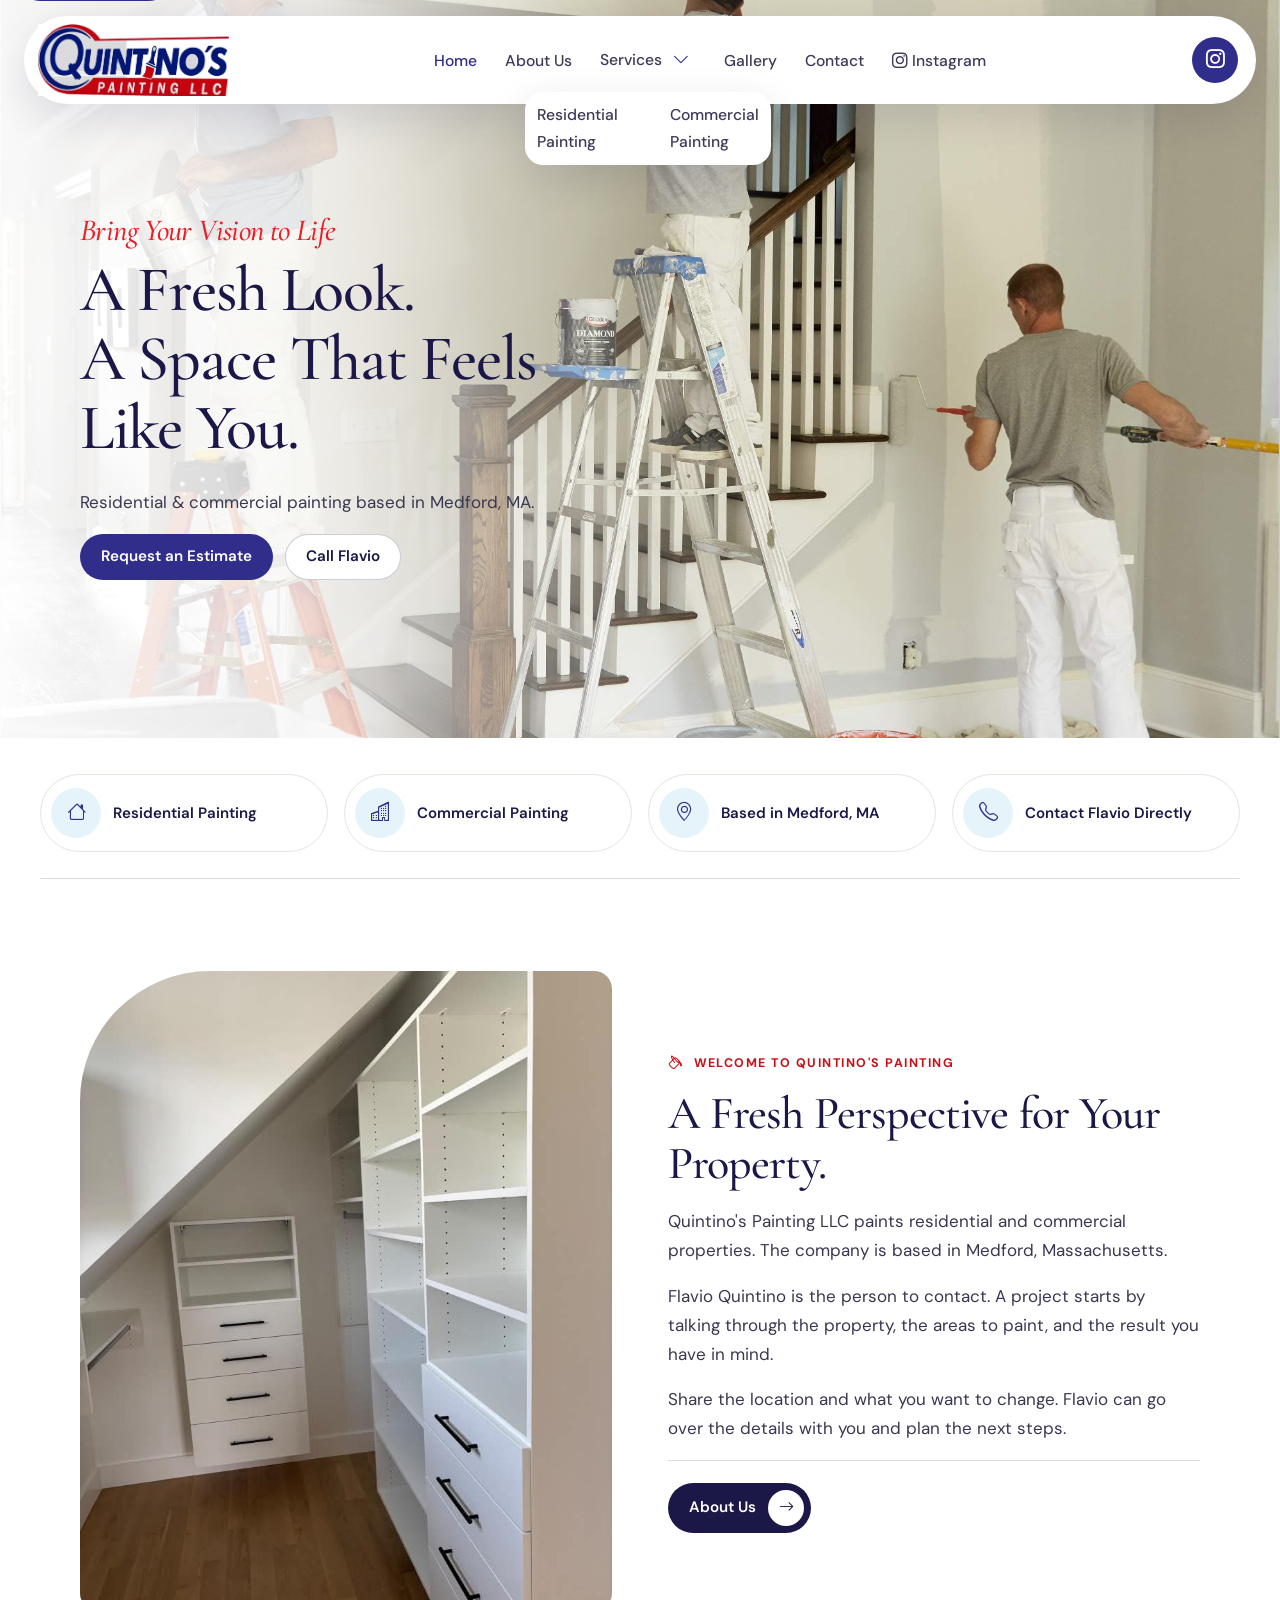
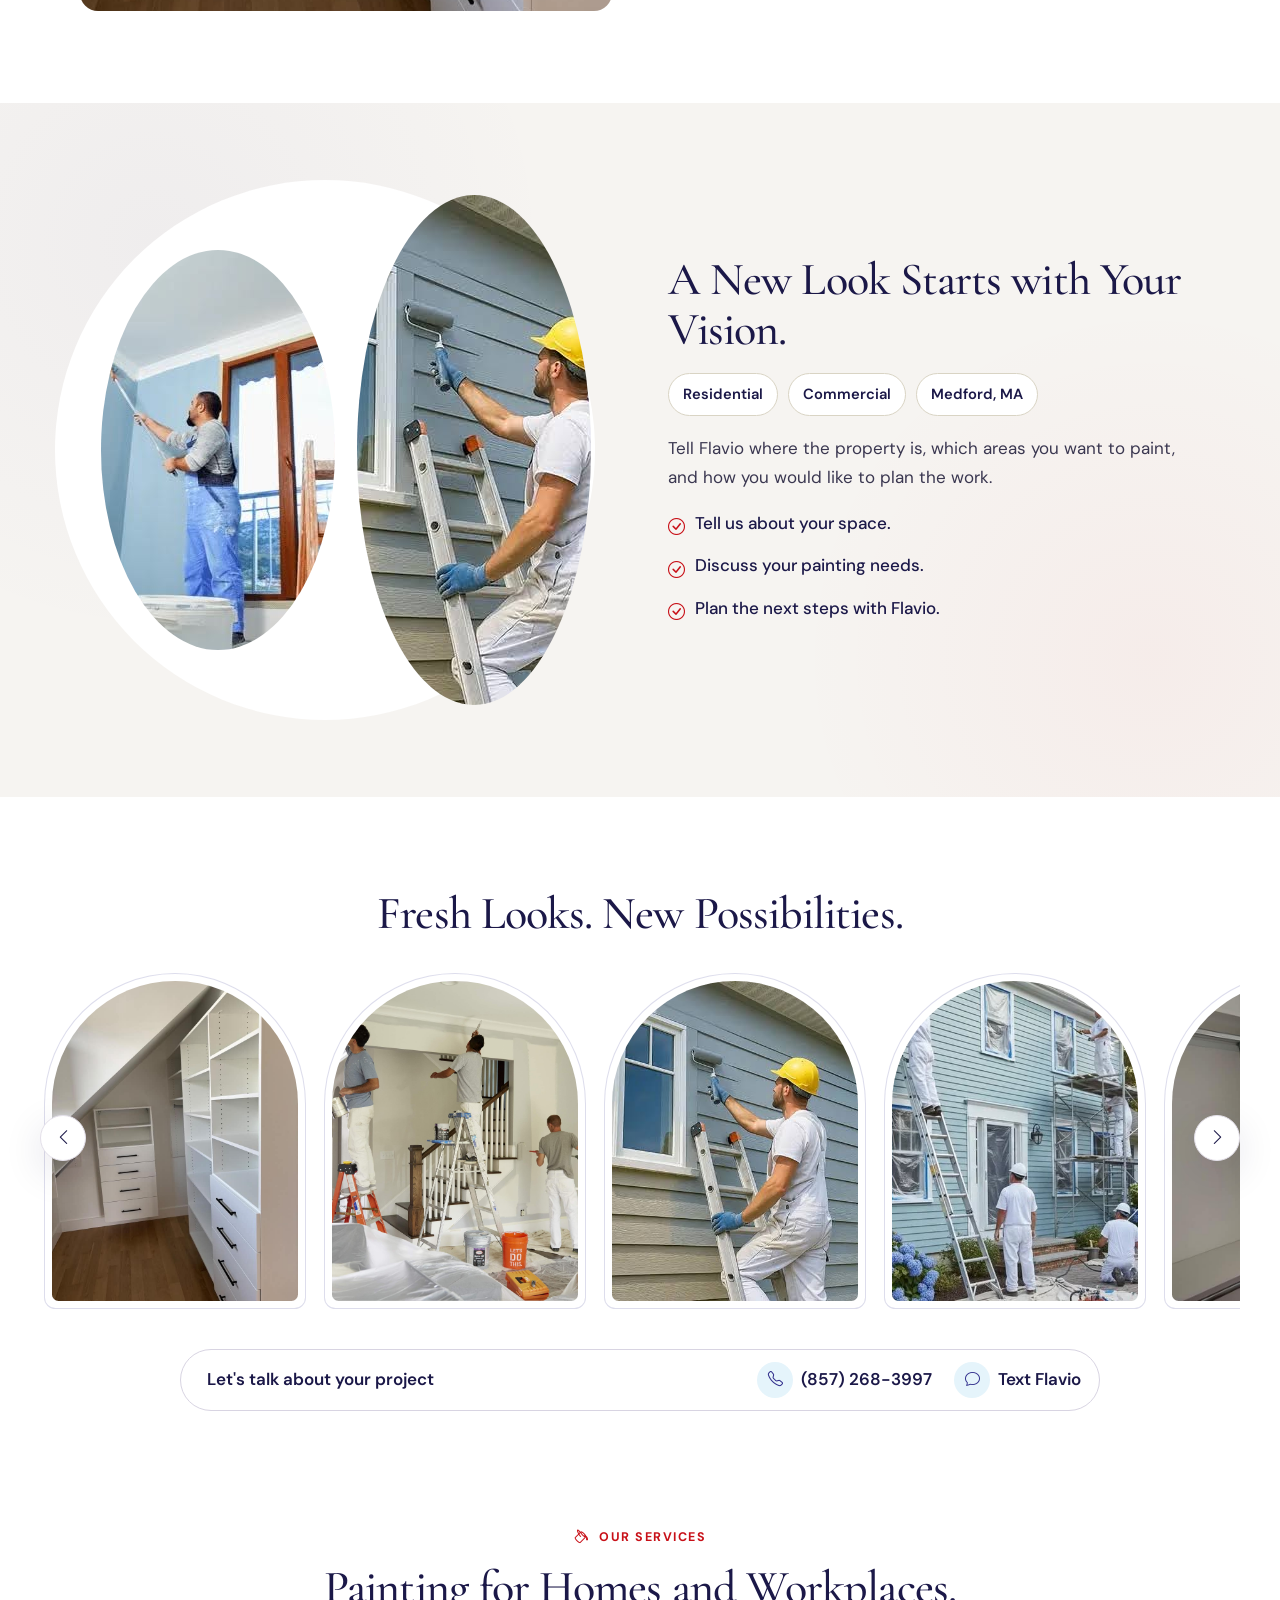
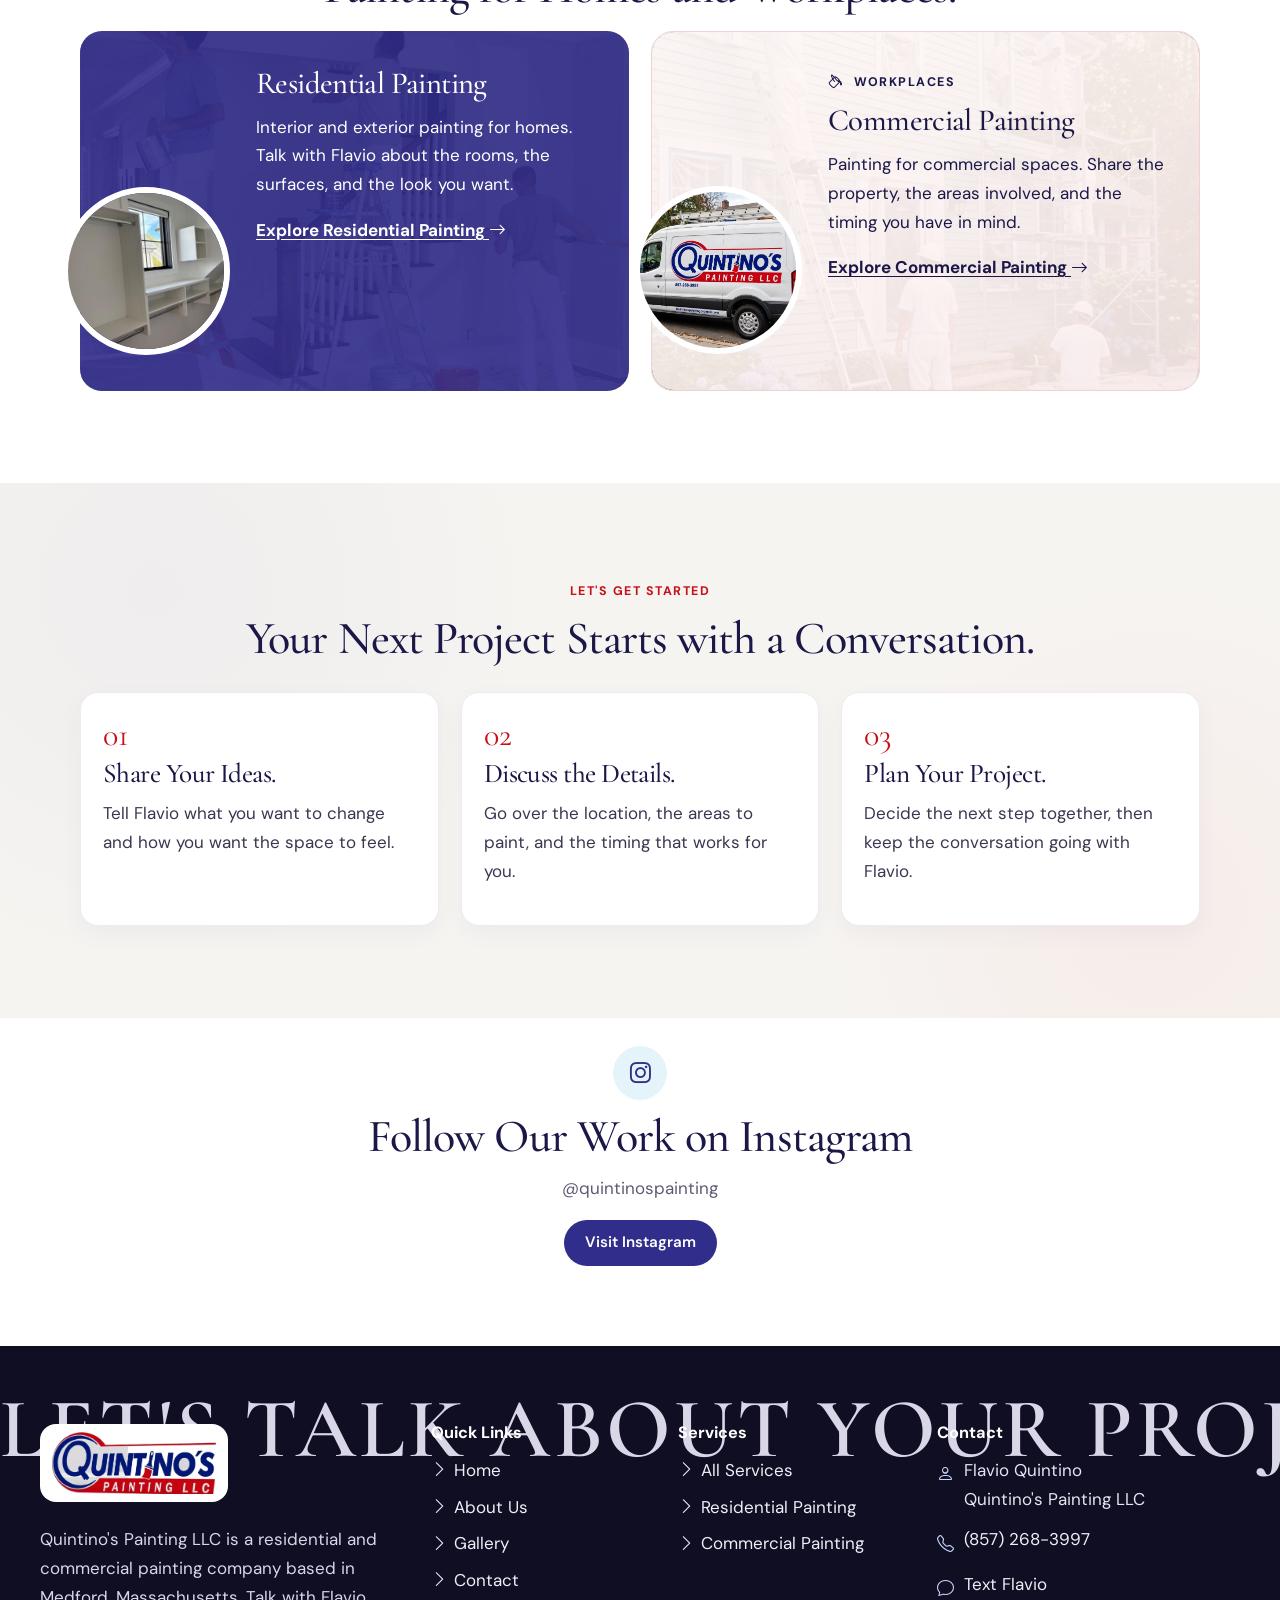
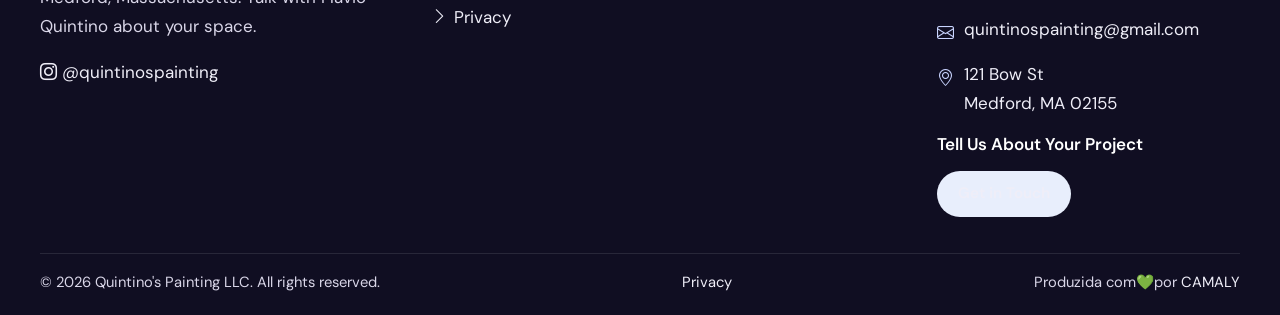
==== index.html @ ae54e4b7 "Prepare the Quintino's Painting site for phones and publication. Co-authored-by: Cursor <cursoragent" ====
<!DOCTYPE html>
<html lang="en">
<head>

  <meta charset="utf-8">
  <meta name="viewport" content="width=device-width, initial-scale=1, viewport-fit=cover">
  <meta name="theme-color" content="#302D8B">
  <link rel="icon" href="assets/favicon.png">
  <link rel="apple-touch-icon" href="assets/favicon.png">
  <link rel="preconnect" href="https://fonts.googleapis.com">
  <link rel="preconnect" href="https://fonts.gstatic.com" crossorigin>
  <link href="https://fonts.googleapis.com/css2?family=Cormorant+Garamond:ital,wght@0,500;0,600;1,500;1,600&family=DM+Sans:ital,opsz,wght@0,9..40,400;0,9..40,500;0,9..40,600;1,9..40,400&display=swap" rel="stylesheet">
  <link rel="stylesheet" href="https://cdn.jsdelivr.net/npm/bootstrap-icons@1.11.3/font/bootstrap-icons.min.css">
  <link rel="stylesheet" href="css/styles.css">

  <title>Quintino's Painting LLC | Medford, MA</title>
  <meta name="description" content="Residential and commercial painting based in Medford, MA. Request an estimate or call Flavio Quintino at (857) 268-3997.">
  <meta property="og:title" content="Quintino's Painting LLC | Medford, MA">
  <meta property="og:description" content="Residential and commercial painting based in Medford, MA. Request an estimate or call Flavio Quintino at (857) 268-3997.">
  <meta property="og:type" content="website">
  
<script type="application/ld+json">
{
  "@context": "https://schema.org",
  "@type": "HousePainter",
  "name": "Quintino's Painting LLC",
  "telephone": "+1-857-268-3997",
  "email": "quintinospainting@gmail.com",
  "image": "assets/img/van.jpg",
  "address": {
    "@type": "PostalAddress",
    "streetAddress": "121 Bow St",
    "addressLocality": "Medford",
    "addressRegion": "MA",
    "postalCode": "02155",
    "addressCountry": "US"
  },
  "founder": {
    "@type": "Person",
    "name": "Flavio Quintino"
  },
  "sameAs": ["https://www.instagram.com/quintinospainting/"]
}
</script>

</head>
<body>

<a class="skip" href="#main">Skip to content</a>
<header class="site-header">
  <div class="nav-shell">
    <a class="logo" href="index.html" aria-label="Quintino's Painting LLC, home">
      <img src="assets/logo.png" alt="Quintino's Painting LLC">
    </a>
    <nav id="site-nav" class="site-nav" aria-label="Primary">
      <ul>
        <li><a href="index.html" aria-current="page">Home</a></li>
        <li><a href="about.html">About Us</a></li>
        <li class="has-sub">
          <a href="services.html">Services</a>
          <button class="sub-toggle" type="button" aria-expanded="false" aria-controls="services-menu" aria-label="Show service pages">
            <i class="bi bi-chevron-down" aria-hidden="true"></i>
          </button>
          <ul id="services-menu" class="submenu">
            <li><a href="residential.html">Residential Painting</a></li>
            <li><a href="commercial.html">Commercial Painting</a></li>
          </ul>
        </li>
        <li><a href="gallery.html">Gallery</a></li>
        <li><a href="contact.html">Contact</a></li>
              <li class="nav-mobile-link"><a href="https://www.instagram.com/quintinospainting/" target="_blank" rel="noopener noreferrer"><i class="bi bi-instagram" aria-hidden="true"></i> Instagram</a></li>
</ul>
    </nav>
    <a class="nav-ig" href="https://www.instagram.com/quintinospainting/" target="_blank" rel="noopener noreferrer" aria-label="Quintino's Painting on Instagram">
      <i class="bi bi-instagram" aria-hidden="true"></i>
    </a>
    <button class="nav-toggle" type="button" aria-expanded="false" aria-controls="site-nav">
      <i class="bi bi-list" aria-hidden="true"></i>
      <span class="sr-only">Open menu</span>
    </button>
  </div>
</header>

<main id="main">

<section class="hero">
  <img class="hero__img" src="assets/img/hero-interior.jpg" alt="Painters working inside a bright home with a staircase and freshly covered floors." width="2000" height="2000" fetchpriority="high">
  <div class="hero__shade" aria-hidden="true"></div>
  <div class="container hero__copy">
    <p class="hero__kicker">Bring Your Vision to Life</p>
    <h1>A Fresh Look.<br>A Space That Feels Like You.</h1>
    <p>Residential &amp; commercial painting based in Medford, MA.</p>
    <div class="hero__actions">
      <a class="btn" href="contact.html#estimate">Request an Estimate</a>
      <a class="btn-line" href="tel:+18572683997">Call Flavio</a>
    </div>
  </div>
</section>
<div class="container-wide pill-wrap">
  <div class="pills">
    <a class="pill" href="residential.html"><span class="icon-bubble"><i class="bi bi-house" aria-hidden="true"></i></span>Residential Painting</a>
    <a class="pill" href="commercial.html"><span class="icon-bubble"><i class="bi bi-buildings" aria-hidden="true"></i></span>Commercial Painting</a>
    <a class="pill" href="https://www.google.com/maps/search/?api=1&amp;query=121+Bow+St,+Medford,+MA+02155" target="_blank" rel="noopener noreferrer"><span class="icon-bubble"><i class="bi bi-geo-alt" aria-hidden="true"></i></span>Based in Medford, MA</a>
    <a class="pill" href="tel:+18572683997"><span class="icon-bubble"><i class="bi bi-telephone" aria-hidden="true"></i></span>Contact Flavio Directly</a>
  </div>
  <hr class="rule">
</div>
<section class="section">
  <div class="container about-grid">
    <img class="frame-asym" src="assets/img/closet-drawers.jpg" alt="White built-in drawers and tall open shelving in a finished room." width="768" height="1024">
    <div class="about-copy">
      <p class="eyebrow"><i class="bi bi-paint-bucket" aria-hidden="true"></i> Welcome to Quintino's Painting</p>
      <h2>A Fresh Perspective for Your Property.</h2>
      <p>Quintino's Painting LLC paints residential and commercial properties. The company is based in Medford, Massachusetts.</p>
      <p>Flavio Quintino is the person to contact. A project starts by talking through the property, the areas to paint, and the result you have in mind.</p>
      <p>Share the location and what you want to change. Flavio can go over the details with you and plan the next steps.</p>
      <hr class="rule">
      <a class="btn-arrow" href="about.html">About Us <span><i class="bi bi-arrow-right" aria-hidden="true"></i></span></a>
    </div>
  </div>
</section>
<section class="section paper">
  <div class="container vision-grid">
    <div class="vision-photos">
      <img src="assets/img/interior-room.jpg" alt="A painter coating a blue wall beside a tall window." width="600" height="400">
      <img src="assets/img/roller.jpg" alt="A painter on a ladder rolling exterior siding." width="510" height="510">
    </div>
    <div>
      <h2>A New Look Starts with Your Vision.</h2>
      <ul class="tags">
        <li>Residential</li>
        <li>Commercial</li>
        <li>Medford, MA</li>
      </ul>
      <p>Tell Flavio where the property is, which areas you want to paint, and how you would like to plan the work.</p>
      <ul class="checks">
        <li><i class="bi bi-check-circle" aria-hidden="true"></i> Tell us about your space.</li>
        <li><i class="bi bi-check-circle" aria-hidden="true"></i> Discuss your painting needs.</li>
        <li><i class="bi bi-check-circle" aria-hidden="true"></i> Plan the next steps with Flavio.</li>
      </ul>
    </div>
  </div>
</section>
<section class="section">
  <div class="container-wide">
    <div class="gallery-head center">
      <h2>Fresh Looks. New Possibilities.</h2>
    </div>
    <div class="arch-scroller" data-scroller>
      <button class="arch-btn prev" type="button" aria-label="Previous photos"><i class="bi bi-chevron-left" aria-hidden="true"></i></button>
      <div class="arch-row" tabindex="0" aria-label="Project photos">
        
<button class="arch" type="button" data-lightbox data-src="assets/img/closet-drawers.jpg" aria-label="View photo: White built-in drawers and open shelves under a sloped ceiling." data-caption="White built-in drawers and open shelves under a sloped ceiling.">
  <img src="assets/img/closet-drawers.jpg" alt="White built-in drawers and open shelves under a sloped ceiling." style="object-position:center">
</button>

<button class="arch" type="button" data-lightbox data-src="assets/img/hero-interior.jpg" aria-label="View photo: Painters working on walls and trim in a bright stair hall." data-caption="Painters working on walls and trim in a bright stair hall.">
  <img src="assets/img/hero-interior.jpg" alt="Painters working on walls and trim in a bright stair hall." style="object-position:center">
</button>

<button class="arch" type="button" data-lightbox data-src="assets/img/roller.jpg" aria-label="View photo: A painter rolling light gray siding beside a white window." data-caption="A painter rolling light gray siding beside a white window.">
  <img src="assets/img/roller.jpg" alt="A painter rolling light gray siding beside a white window." style="object-position:center">
</button>

<button class="arch" type="button" data-lightbox data-src="assets/img/exterior-crew.jpg" aria-label="View photo: A painting crew working on the exterior of a blue house." data-caption="A painting crew working on the exterior of a blue house.">
  <img src="assets/img/exterior-crew.jpg" alt="A painting crew working on the exterior of a blue house." style="object-position:center">
</button>

<button class="arch" type="button" data-lightbox data-src="assets/img/closet-window.jpg" aria-label="View photo: A white closet with open shelving beside a black-framed window." data-caption="A white closet with open shelving beside a black-framed window.">
  <img src="assets/img/closet-window.jpg" alt="A white closet with open shelving beside a black-framed window." style="object-position:center">
</button>

      </div>
      <button class="arch-btn next" type="button" aria-label="Next photos"><i class="bi bi-chevron-right" aria-hidden="true"></i></button>
    </div>
    <div class="talk-bar">
      <strong>Let's talk about your project</strong>
      <div class="talk-links">
        <a href="tel:+18572683997"><span class="icon-bubble"><i class="bi bi-telephone" aria-hidden="true"></i></span>(857) 268-3997</a>
        <a href="sms:+18572683997"><span class="icon-bubble"><i class="bi bi-chat" aria-hidden="true"></i></span>Text Flavio</a>
      </div>
    </div>
  </div>
</section>
<section class="section" style="padding-top:20px">
  <div class="container">
    <div class="center">
      <p class="eyebrow"><i class="bi bi-paint-bucket" aria-hidden="true"></i> Our Services</p>
      <h2>Painting for Homes and Workplaces.</h2>
    </div>
    <div class="service-grid">
      <article class="service-card service-card--home">
        <div class="service-card__bg" style="background-image:url('assets/img/hero-interior.jpg')"></div>
        <img class="service-card__circle" src="assets/img/closet-window.jpg" alt="White closet shelving beside a window.">
        <div class="service-card__body">
          <h3>Residential Painting</h3>
          <p>Interior and exterior painting for homes. Talk with Flavio about the rooms, the surfaces, and the look you want.</p>
          <a href="residential.html">Explore Residential Painting <i class="bi bi-arrow-right" aria-hidden="true"></i></a>
        </div>
      </article>
      <article class="service-card service-card--work">
        <div class="service-card__bg" style="background-image:url('assets/img/exterior-crew.jpg')"></div>
        <img class="service-card__circle" src="assets/img/van.jpg" alt="The Quintino's Painting LLC van.">
        <div class="service-card__body">
          <p class="eyebrow"><i class="bi bi-paint-bucket" aria-hidden="true"></i> Workplaces</p>
          <h3>Commercial Painting</h3>
          <p>Painting for commercial spaces. Share the property, the areas involved, and the timing you have in mind.</p>
          <a href="commercial.html">Explore Commercial Painting <i class="bi bi-arrow-right" aria-hidden="true"></i></a>
        </div>
      </article>
    </div>
  </div>
</section>
<section class="section paper">
  <div class="container">
    <div class="center">
      <p class="eyebrow">Let's Get Started</p>
      <h2>Your Next Project Starts with a Conversation.</h2>
    </div>
    <div class="steps">
      <article class="step">
        <em>01</em>
        <h3>Share Your Ideas.</h3>
        <p>Tell Flavio what you want to change and how you want the space to feel.</p>
      </article>
      <article class="step">
        <em>02</em>
        <h3>Discuss the Details.</h3>
        <p>Go over the location, the areas to paint, and the timing that works for you.</p>
      </article>
      <article class="step">
        <em>03</em>
        <h3>Plan Your Project.</h3>
        <p>Decide the next step together, then keep the conversation going with Flavio.</p>
      </article>
    </div>
  </div>
</section>
<section class="instagram-band">
  <div class="container">
    <div class="ig-mark"><i class="bi bi-instagram" aria-hidden="true"></i></div>
    <h2>Follow Our Work on Instagram</h2>
    <p class="handle">@quintinospainting</p>
    <a class="btn" href="https://www.instagram.com/quintinospainting/" target="_blank" rel="noopener noreferrer">Visit Instagram</a>
  </div>
</section>

</main>

<footer class="footer">
  <p class="footer-mark" aria-hidden="true">LET'S TALK ABOUT YOUR PROJECT</p>
  <div class="container-wide footer-grid">
    <div>
      <a class="footer-logo" href="index.html" aria-label="Quintino's Painting LLC, home">
        <img src="assets/logo.png" alt="Quintino's Painting LLC">
      </a>
      <p>Quintino's Painting LLC is a residential and commercial painting company based in Medford, Massachusetts. Talk with Flavio Quintino about your space.</p>
      <a href="https://www.instagram.com/quintinospainting/" target="_blank" rel="noopener noreferrer"><i class="bi bi-instagram" aria-hidden="true"></i> @quintinospainting</a>
    </div>
    <div>
      <h2>Quick Links</h2>
      <ul>
        <li><a href="index.html"><i class="bi bi-chevron-right" aria-hidden="true"></i> Home</a></li>
        <li><a href="about.html"><i class="bi bi-chevron-right" aria-hidden="true"></i> About Us</a></li>
        <li><a href="gallery.html"><i class="bi bi-chevron-right" aria-hidden="true"></i> Gallery</a></li>
        <li><a href="contact.html"><i class="bi bi-chevron-right" aria-hidden="true"></i> Contact</a></li>
        <li><a href="privacy.html"><i class="bi bi-chevron-right" aria-hidden="true"></i> Privacy</a></li>
      </ul>
    </div>
    <div>
      <h2>Services</h2>
      <ul>
        <li><a href="services.html"><i class="bi bi-chevron-right" aria-hidden="true"></i> All Services</a></li>
        <li><a href="residential.html"><i class="bi bi-chevron-right" aria-hidden="true"></i> Residential Painting</a></li>
        <li><a href="commercial.html"><i class="bi bi-chevron-right" aria-hidden="true"></i> Commercial Painting</a></li>
      </ul>
    </div>
    <div>
      <h2>Contact</h2>
      <ul class="contact-list">
        <li><i class="bi bi-person" aria-hidden="true"></i> <span>Flavio Quintino<br>Quintino's Painting LLC</span></li>
        <li><i class="bi bi-telephone" aria-hidden="true"></i> <a href="tel:+18572683997">(857) 268-3997</a></li>
        <li><i class="bi bi-chat" aria-hidden="true"></i> <a href="sms:+18572683997">Text Flavio</a></li>
        <li><i class="bi bi-envelope" aria-hidden="true"></i> <a href="mailto:quintinospainting@gmail.com">quintinospainting@gmail.com</a></li>
        <li><i class="bi bi-geo-alt" aria-hidden="true"></i> <a href="https://www.google.com/maps/search/?api=1&amp;query=121+Bow+St,+Medford,+MA+02155" target="_blank" rel="noopener noreferrer">121 Bow St<br>Medford, MA 02155</a></li>
      </ul>
      <div class="footer-cta">
        <p>Tell Us About Your Project</p>
        <a class="btn-light" href="contact.html#estimate">Get in Touch</a>
      </div>
    </div>
  </div>
  <div class="container-wide footer-base">
    <p>© <span data-year>2026</span> Quintino's Painting LLC. All rights reserved.</p>
    <p><a href="privacy.html">Privacy</a></p>
    <p>Produzida com💚por <a href="https://camaly.com.br/" target="_blank" rel="noopener noreferrer">CAMALY</a></p>
  </div>
</footer>
<button class="to-top" type="button" hidden>Top<span class="sr-only">Back to top</span></button>
<dialog class="lightbox" id="lightbox" aria-label="Photo viewer">
  <div class="lightbox__frame">
    <button class="lightbox__close" type="button" data-lightbox-action="close" aria-label="Close photo viewer"><i class="bi bi-x-lg" aria-hidden="true"></i></button>
    <button class="lightbox__nav lightbox__prev" type="button" data-lightbox-action="prev" aria-label="Previous photo"><i class="bi bi-chevron-left" aria-hidden="true"></i></button>
    <img id="lightbox-img" alt="">
    <button class="lightbox__nav lightbox__next" type="button" data-lightbox-action="next" aria-label="Next photo"><i class="bi bi-chevron-right" aria-hidden="true"></i></button>
    <p class="lightbox__caption" id="lightbox-caption"></p>
  </div>
</dialog>
<script src="js/main.js"></script>

</body>
</html>
---- css/styles.css ----
:root {
  --blue: #302d8b;
  --blue-dark: #1b1848;
  --blue-deep: #100e22;
  --red: #ed1c24;
  --red-text: #c81018;
  --ink: #1b1848;
  --text: #3a3750;
  --muted: #5e5a72;
  --line: #e4e0ea;
  --paper: #f6f4f1;
  --white: #fff;
  --icon: #e5f4fb;
  --shadow: 0 12px 40px rgba(22, 18, 64, 0.12);
  --serif: "Cormorant Garamond", Georgia, "Times New Roman", serif;
  --sans: "DM Sans", "Inter", "Segoe UI", sans-serif;
  --header-offset: 112px;
  --radius: 22px;
}

*,
*::before,
*::after { box-sizing: border-box; }

html {
  scroll-padding-top: var(--header-offset);
  -webkit-text-size-adjust: 100%;
}

body {
  margin: 0;
  overflow-x: clip;
  font-family: var(--sans);
  color: var(--text);
  background: var(--white);
  font-size: 1.0625rem;
  line-height: 1.7;
}

img { max-width: 100%; display: block; }
a { color: var(--blue); }
button, input, select, textarea { font: inherit; }
h1, h2, h3, p { overflow-wrap: anywhere; }

h1, h2, h3, .hero__kicker {
  font-family: var(--serif);
  font-weight: 500;
  color: var(--ink);
  letter-spacing: -0.02em;
  line-height: 1.08;
}

h1 { font-size: clamp(2.5rem, 5vw, 4.5rem); margin: 0 0 0.4em; }
h2 { font-size: clamp(2.15rem, 3.6vw, 3.45rem); margin: 0 0 0.4em; }
h3 { font-size: clamp(1.7rem, 2.4vw, 2.25rem); margin: 0 0 0.4em; }

p { margin: 0 0 1em; }

.sr-only {
  position: absolute;
  width: 1px;
  height: 1px;
  padding: 0;
  margin: -1px;
  overflow: hidden;
  clip: rect(0, 0, 0, 0);
  white-space: nowrap;
  border: 0;
}

.skip {
  position: absolute;
  left: 16px;
  top: -48px;
  z-index: 2000;
  background: var(--blue);
  color: white;
  padding: 10px 16px;
  border-radius: 999px;
  text-decoration: none;
}

.skip:focus { top: 12px; }

:focus-visible {
  outline: 2px solid var(--blue);
  outline-offset: 3px;
}

.container { width: min(1120px, calc(100% - 40px)); margin-inline: auto; }
.container-wide { width: min(1200px, calc(100% - 40px)); margin-inline: auto; }

.eyebrow {
  display: inline-flex;
  align-items: center;
  gap: 8px;
  margin: 0 0 12px;
  color: var(--red-text);
  font-size: 0.78rem;
  font-weight: 700;
  letter-spacing: 0.12em;
  text-transform: uppercase;
}

.eyebrow i { font-size: 1rem; }

.lead { font-size: 1.08rem; color: var(--text); max-width: 42rem; }

.section { padding: 92px 0; }
.paper {
  background-color: var(--paper);
  background-image:
    radial-gradient(circle at 12% 20%, rgba(48, 45, 139, 0.035), transparent 32%),
    radial-gradient(circle at 90% 80%, rgba(237, 28, 36, 0.035), transparent 28%);
}

.center { text-align: center; }
.center .eyebrow { justify-content: center; }
.center .lead, .center p { margin-inline: auto; }

.btn, .btn-arrow, .btn-light, .btn-line {
  display: inline-flex;
  align-items: center;
  justify-content: center;
  gap: 8px;
  min-height: 46px;
  padding: 0 20px;
  border-radius: 999px;
  border: 1px solid transparent;
  text-decoration: none;
  font-weight: 600;
  font-size: 0.95rem;
  cursor: pointer;
  transition: background 0.2s ease, color 0.2s ease, border-color 0.2s ease;
}

.btn {
  background: var(--blue);
  color: white;
}

.btn:hover { background: #26237a; color: white; }

.btn-line {
  background: white;
  color: var(--ink);
  border-color: rgba(27, 24, 72, 0.22);
}

.btn-line:hover { border-color: var(--blue); color: var(--blue); }

.btn-light {
  background: #e8eefc;
  color: var(--ink);
}

.btn-light:hover { background: white; color: var(--blue); }

.btn-arrow {
  background: var(--blue-dark);
  color: white;
  padding: 6px 6px 6px 20px;
  gap: 12px;
}

.btn-arrow:hover { background: var(--blue); color: white; }

.btn-arrow span {
  width: 36px;
  height: 36px;
  border-radius: 50%;
  background: white;
  color: var(--blue-dark);
  display: grid;
  place-items: center;
}

.site-header {
  position: fixed;
  top: 0;
  left: 0;
  right: 0;
  z-index: 100;
  padding: 16px 24px 0;
  pointer-events: none;
}

.nav-shell {
  pointer-events: auto;
  position: relative;
  width: min(1240px, 100%);
  margin: 0 auto;
  min-height: 88px;
  padding: 8px 18px 8px 14px;
  display: grid;
  grid-template-columns: auto 1fr auto;
  align-items: center;
  gap: 20px;
  background: white;
  border-radius: 999px;
  box-shadow: var(--shadow);
}

.logo { display: flex; align-items: center; }
.logo img {
  height: 72px;
  width: auto;
  background: white;
}

.site-nav ul {
  display: flex;
  justify-content: center;
  align-items: center;
  gap: 6px 28px;
  list-style: none;
  margin: 0;
  padding: 0;
}

.site-nav a {
  color: #3d3a58;
  text-decoration: none;
  font-weight: 500;
  font-size: 0.98rem;
}

.site-nav a:hover,
.site-nav a[aria-current="page"] { color: var(--blue); }

.has-sub { position: relative; display: flex; align-items: center; gap: 2px; }

.sub-toggle {
  width: 32px;
  height: 32px;
  border: 0;
  border-radius: 50%;
  background: transparent;
  color: var(--blue);
  cursor: pointer;
}

.submenu {
  display: none;
  position: absolute;
  top: calc(100% + 16px);
  left: 50%;
  transform: translateX(-50%);
  min-width: 240px;
  padding: 8px;
  background: white;
  border-radius: 18px;
  box-shadow: var(--shadow);
  z-index: 20;
}

.submenu::before {
  content: "";
  position: absolute;
  left: 0;
  right: 0;
  top: -18px;
  height: 18px;
}

.submenu a {
  display: block;
  padding: 10px 12px;
  border-radius: 12px;
}

.submenu a:hover { background: #f4f6fd; }

@media (min-width: 981px) {
  .has-sub:hover .submenu,
  .has-sub:focus-within .submenu,
  .has-sub.is-open .submenu { display: grid; }
}

.nav-ig, .nav-toggle {
  width: 46px;
  height: 46px;
  border-radius: 50%;
  display: grid;
  place-items: center;
  text-decoration: none;
}

.nav-ig {
  background: var(--blue);
  color: white;
  font-size: 1.15rem;
  justify-self: end;
}

.nav-ig:hover { background: #26237a; color: white; }

.nav-toggle {
  display: none;
  border: 1px solid var(--line);
  background: white;
  color: var(--ink);
  cursor: pointer;
  font-size: 1.35rem;
}

.hero {
  position: relative;
  min-height: clamp(620px, 82vh, 820px);
  display: flex;
  align-items: center;
  padding: 128px 0 72px;
  overflow: hidden;
  background: #efeae4;
}

.hero__img {
  position: absolute;
  inset: 0;
  width: 100%;
  height: 100%;
  object-fit: cover;
  object-position: 72% center;
}

.hero__shade {
  position: absolute;
  inset: 0;
  background: linear-gradient(90deg, rgba(255,255,255,0.94) 0%, rgba(255,255,255,0.78) 24%, rgba(255,255,255,0.28) 46%, rgba(255,255,255,0) 62%);
}

.hero__copy {
  position: relative;
  z-index: 1;
  width: min(1120px, calc(100% - 48px));
  margin-inline: auto;
}

.hero__copy > * { max-width: 540px; }

.hero__kicker {
  margin: 0 0 8px;
  color: var(--red);
  font-size: clamp(1.55rem, 2.4vw, 2.15rem);
  font-style: italic;
  font-weight: 500;
}

.hero__copy p { max-width: 34rem; }

.hero__actions { display: flex; flex-wrap: wrap; gap: 12px; margin-top: 8px; }

.pill-wrap { padding-top: 8px; }

.pills {
  display: grid;
  grid-template-columns: repeat(4, 1fr);
  gap: 16px;
  padding: 28px 0 26px;
}

.pill {
  display: flex;
  align-items: center;
  gap: 12px;
  min-height: 78px;
  padding: 10px 16px 10px 10px;
  border: 1px solid #e5e2eb;
  border-radius: 999px;
  background-color: white;
  background-image: radial-gradient(rgba(48, 45, 139, 0.05) 0.7px, transparent 0.7px);
  background-size: 9px 9px;
  color: var(--ink);
  text-decoration: none;
  font-size: 0.94rem;
  font-weight: 600;
  line-height: 1.25;
}

.pill:hover { border-color: #b9b4d4; }

.icon-bubble {
  width: 50px;
  height: 50px;
  flex: none;
  border-radius: 50%;
  display: grid;
  place-items: center;
  background: var(--icon);
  color: var(--blue);
  font-size: 1.2rem;
}

.rule {
  border: 0;
  border-top: 1px solid #ddd9e4;
  margin: 0;
}

.about-grid, .vision-grid, .split, .contact-layout {
  display: grid;
  grid-template-columns: 1fr 1fr;
  gap: 56px;
  align-items: center;
}

.frame-asym {
  width: 100%;
  max-height: 640px;
  aspect-ratio: 4 / 5;
  object-fit: cover;
  object-position: center;
  border-radius: 130px 18px 18px 18px;
}

.about-copy .rule { margin: 8px 0 22px; }

.vision-photos {
  position: relative;
  min-height: 460px;
  display: flex;
  align-items: center;
  justify-content: center;
  gap: 22px;
}

.vision-photos::before {
  content: "";
  position: absolute;
  width: min(540px, 108%);
  aspect-ratio: 1;
  left: 46%;
  top: 50%;
  transform: translate(-50%, -50%);
  background: white;
  border-radius: 50%;
}

.vision-photos img {
  position: relative;
  z-index: 1;
  width: min(240px, 44%);
  aspect-ratio: 1;
  object-fit: cover;
  border-radius: 50%;
}

.tags, .checks, .plain-list { list-style: none; margin: 0 0 18px; padding: 0; }

.tags { display: flex; flex-wrap: wrap; gap: 10px; }

.tags li {
  border: 1px solid #d9d4c4;
  background: white;
  color: var(--ink);
  border-radius: 999px;
  padding: 8px 14px;
  font-size: 0.92rem;
  font-weight: 600;
}

.checks li, .plain-list li {
  display: flex;
  align-items: flex-start;
  gap: 10px;
  margin: 0 0 10px;
  color: var(--ink);
  font-weight: 500;
}

.checks i { color: var(--red-text); margin-top: 4px; }

.gallery-head { margin-bottom: 28px; }

.arch-scroller { position: relative; }

.arch-row {
  display: flex;
  gap: 18px;
  overflow-x: auto;
  scroll-snap-type: x mandatory;
  scroll-padding-inline: 4px;
  padding: 6px 48px 12px;
  scrollbar-width: thin;
}

.arch {
  flex: 0 0 calc(25% - 14px);
  min-width: 210px;
  scroll-snap-align: start;
  padding: 7px;
  border: 1px solid rgba(48, 45, 139, 0.16);
  border-radius: 160px 160px 14px 14px;
  background: white;
  cursor: pointer;
  color: inherit;
}

.arch img {
  width: 100%;
  height: 320px;
  object-fit: cover;
  border-radius: 150px 150px 8px 8px;
}

.arch-btn {
  position: absolute;
  top: 42%;
  z-index: 2;
  width: 46px;
  height: 46px;
  border-radius: 50%;
  border: 1px solid var(--line);
  background: white;
  color: var(--ink);
  box-shadow: var(--shadow);
  cursor: pointer;
}

.arch-btn[disabled] { opacity: 0.4; cursor: default; }
.arch-btn.prev { left: 0; }
.arch-btn.next { right: 0; }

.talk-bar {
  margin: 28px auto 0;
  width: min(920px, 100%);
  display: flex;
  align-items: center;
  justify-content: space-between;
  gap: 16px 24px;
  padding: 12px 18px 12px 26px;
  border: 1px solid #d8d4e2;
  border-radius: 999px;
  background: white;
}

.talk-bar strong { color: var(--ink); font-weight: 600; }

.talk-links { display: flex; flex-wrap: wrap; gap: 16px 22px; }

.talk-links a {
  display: inline-flex;
  align-items: center;
  gap: 8px;
  color: var(--ink);
  text-decoration: none;
  font-weight: 600;
}

.talk-links .icon-bubble { width: 36px; height: 36px; font-size: 0.95rem; }

.service-grid, .steps, .card-grid {
  display: grid;
  gap: 22px;
}

.service-grid { grid-template-columns: 1fr 1fr; margin-top: 12px; }
.steps { grid-template-columns: repeat(3, 1fr); margin-top: 28px; }

.service-card {
  position: relative;
  min-height: 360px;
  border-radius: 22px;
  overflow: visible;
}

.service-card__bg {
  position: absolute;
  inset: 0;
  border-radius: inherit;
  background-size: cover;
  background-position: center;
  overflow: hidden;
}

.service-card__bg::after {
  content: "";
  position: absolute;
  inset: 0;
}

.service-card--home .service-card__bg::after { background: rgba(48, 45, 139, 0.9); }
.service-card--work { border: 1px solid #f0d2d4; }
.service-card--work .service-card__bg::after {
  background: linear-gradient(160deg, rgba(255, 248, 246, 0.94), rgba(255, 241, 239, 0.9));
}

.service-card__circle {
  position: absolute;
  z-index: 2;
  left: -18px;
  bottom: 36px;
  width: 168px;
  height: 168px;
  border-radius: 50%;
  object-fit: cover;
  border: 6px solid white;
  background: white;
}

.service-card__body {
  position: relative;
  z-index: 1;
  padding: 36px 28px 36px 176px;
  color: white;
}

.service-card--work .service-card__body { color: var(--ink); }
.service-card h3 { color: inherit; }
.service-card p { color: inherit; }

.service-card a {
  color: inherit;
  font-weight: 700;
  text-underline-offset: 3px;
}

.service-card--work .eyebrow { margin-bottom: 8px; }

.step, .info-card, .faq {
  background: white;
  border: 1px solid #eeeaf2;
  border-radius: 18px;
  box-shadow: 0 8px 24px rgba(22, 18, 64, 0.04);
}

.step { padding: 26px 22px 22px; }
.step em {
  display: block;
  font-family: var(--serif);
  font-style: normal;
  font-size: 2rem;
  color: var(--red-text);
  line-height: 1;
  margin-bottom: 8px;
}
.step h3 { font-size: 1.7rem; }

.instagram-band { padding: 28px 0 80px; text-align: center; }
.ig-mark {
  width: 54px;
  height: 54px;
  margin: 0 auto 12px;
  border-radius: 50%;
  display: grid;
  place-items: center;
  background: var(--icon);
  color: var(--blue);
  font-size: 1.3rem;
}
.handle { color: var(--muted); margin-top: -6px; }

.footer {
  position: relative;
  overflow: hidden;
  background: var(--blue-deep);
  color: #e7e4f2;
  padding: 78px 0 0;
}

.footer-mark {
  position: absolute;
  top: 12px;
  left: 0;
  right: 0;
  margin: 0;
  text-align: center;
  font-family: var(--serif);
  font-weight: 600;
  font-size: clamp(2rem, 6.6vw, 5.6rem);
  letter-spacing: 0.04em;
  color: rgba(255, 255, 255, 0.055);
  white-space: nowrap;
  pointer-events: none;
  user-select: none;
}

.footer-grid {
  position: relative;
  z-index: 1;
  display: grid;
  grid-template-columns: 1.35fr 0.8fr 0.85fr 1.15fr;
  gap: 36px;
  padding-bottom: 36px;
}

.footer h2 {
  font-family: var(--sans);
  font-size: 1.02rem;
  font-weight: 700;
  letter-spacing: 0;
  color: white;
  margin: 0 0 14px;
}

.footer p { color: #d9d6e8; }
.footer a { color: #efeef8; text-decoration: none; }
.footer a:hover { color: white; }
.footer :focus-visible { outline-color: white; }

.footer-logo {
  display: inline-block;
  background: white;
  border-radius: 16px;
  padding: 8px 12px;
  margin-bottom: 14px;
}

.footer-logo img { height: 62px; width: auto; }

.footer ul { list-style: none; margin: 0; padding: 0; }
.footer li { margin: 0 0 8px; }
.footer li a { display: inline-flex; align-items: center; gap: 6px; }

.contact-list li {
  display: flex;
  align-items: flex-start;
  gap: 10px;
  margin-bottom: 12px;
}

.contact-list i { color: #c9d4ff; margin-top: 4px; }

.footer-cta { margin-top: 8px; }
.footer-cta p { margin-bottom: 12px; color: white; font-weight: 600; }

.footer-base {
  position: relative;
  z-index: 1;
  display: flex;
  justify-content: space-between;
  gap: 12px 24px;
  flex-wrap: wrap;
  padding: 16px 0 20px;
  border-top: 1px solid rgba(255, 255, 255, 0.1);
  font-size: 0.92rem;
}

.footer-base p { margin: 0; }

.to-top {
  position: fixed;
  right: 18px;
  bottom: 18px;
  z-index: 90;
  width: 46px;
  height: 46px;
  border: 0;
  border-radius: 10px;
  background: var(--blue);
  color: white;
  cursor: pointer;
  box-shadow: var(--shadow);
}

.to-top[hidden] { display: none; }

.page {
  padding: 132px 0 80px;
}

.split-photo img {
  width: 100%;
  height: 100%;
  max-height: 640px;
  object-fit: cover;
}

.arch-photo {
  border-radius: 180px 180px 18px 18px;
  width: 100%;
  height: 460px;
  object-fit: cover;
}

.stack { display: grid; gap: 16px; }

.card-grid { grid-template-columns: repeat(3, 1fr); }
.info-card { padding: 22px; color: inherit; text-decoration: none; }
.info-card h3 { font-size: 1.55rem; }
.info-card:hover { border-color: #cfc6ea; }

.prose { max-width: 740px; }
.prose h2 { font-size: clamp(1.8rem, 3vw, 2.4rem); margin-top: 1.4em; }

.faq-list { display: grid; gap: 12px; }
.faq { padding: 0 18px; }
.faq summary {
  cursor: pointer;
  min-height: 52px;
  display: flex;
  align-items: center;
  font-weight: 600;
  color: var(--ink);
}
.faq p { margin: 0 0 16px; }

.arch-grid {
  display: grid;
  grid-template-columns: repeat(4, 1fr);
  gap: 18px;
}

.arch-grid .arch { min-width: 0; }
.arch-grid .arch img { height: 280px; }

.contact-cards {
  display: grid;
  grid-template-columns: repeat(4, 1fr);
  gap: 14px;
  margin: 28px 0 36px;
}

.contact-cards a, .contact-cards .info-card {
  display: block;
  padding: 18px;
  background: white;
  border: 1px solid var(--line);
  border-radius: 18px;
  text-decoration: none;
  color: var(--ink);
  min-height: 120px;
}

.contact-cards i { color: var(--blue); font-size: 1.2rem; }
.contact-cards strong { display: block; margin: 8px 0 4px; }
.contact-cards span { color: var(--muted); font-size: 0.95rem; }

.form {
  background: white;
  border: 1px solid var(--line);
  border-radius: 24px;
  padding: 28px;
  box-shadow: 0 10px 30px rgba(22, 18, 64, 0.05);
}

.form-grid { display: grid; grid-template-columns: 1fr 1fr; gap: 14px 16px; }
.field { display: flex; flex-direction: column; gap: 6px; }
.field.full { grid-column: 1 / -1; }
.field label { font-weight: 600; color: var(--ink); font-size: 0.95rem; }
.field input, .field select, .field textarea {
  width: 100%;
  border: 1px solid #ddd8e6;
  border-radius: 12px;
  padding: 12px 12px;
  background: #fff;
  color: var(--ink);
}
.field textarea { min-height: 140px; resize: vertical; }
.field input:focus, .field select:focus, .field textarea:focus { border-color: var(--blue); }
.field .error { color: var(--red-text); font-size: 0.88rem; min-height: 1.1em; }
.form-note { color: var(--muted); font-size: 0.92rem; }
.banner {
  border-radius: 16px;
  padding: 14px 16px;
  margin-bottom: 16px;
  background: #eef8ef;
  color: #14532d;
}
.banner[hidden] { display: none; }
.hp {
  position: absolute;
  left: -10000px;
  top: auto;
  width: 1px;
  height: 1px;
  overflow: hidden;
}

.lightbox {
  border: 0;
  padding: 0;
  background: transparent;
  width: min(1040px, calc(100% - 24px));
  max-height: calc(100vh - 24px);
}

.lightbox::backdrop { background: rgba(12, 10, 28, 0.82); }

.lightbox__frame {
  position: relative;
  background: #111022;
  border-radius: 18px;
  padding: 54px 56px 18px;
}

.lightbox img {
  width: 100%;
  max-height: min(72vh, 760px);
  object-fit: contain;
  margin: 0 auto;
  background: #0c0b16;
}

.lightbox__caption { color: #f3f1f8; margin: 12px 0 4px; text-align: center; }

.lightbox__close, .lightbox__nav {
  position: absolute;
  border: 0;
  background: white;
  color: var(--ink);
  width: 44px;
  height: 44px;
  border-radius: 50%;
  cursor: pointer;
}

.lightbox__close { top: 10px; right: 10px; }
.lightbox__prev { left: 8px; top: 46%; }
.lightbox__next { right: 8px; top: 46%; }

@media (max-width: 1100px) {
  .pills { grid-template-columns: 1fr 1fr; }
  .footer-grid, .contact-cards { grid-template-columns: 1fr 1fr; }
  .arch { flex-basis: calc(33% - 12px); }
  .arch-grid { grid-template-columns: repeat(3, 1fr); }
}

@media (max-width: 980px) {
  .nav-toggle { display: grid; justify-self: end; }
  .nav-ig { display: none; }
  .nav-shell { grid-template-columns: 1fr auto; min-height: 70px; border-radius: 28px; }
  .logo img { height: 50px; }
  .site-nav {
    display: none;
    position: absolute;
    top: calc(100% + 8px);
    left: 0;
    right: 0;
    background: white;
    border-radius: 22px;
    box-shadow: var(--shadow);
    padding: 10px;
  }
  .site-nav.is-open { display: block; }
  .site-nav ul { flex-direction: column; align-items: stretch; gap: 0; }
  .site-nav li a, .has-sub > a {
    display: flex;
    align-items: center;
    min-height: 46px;
    padding: 0 10px;
  }
  .has-sub { display: block; }
  .sub-toggle { position: absolute; right: 6px; top: 6px; }
  .submenu, .has-sub.is-open .submenu {
    position: static;
    transform: none;
    display: none;
    min-width: 0;
    box-shadow: none;
    padding: 0 0 8px 12px;
  }
  .has-sub.is-open .submenu { display: grid; }
  .about-grid, .vision-grid, .split, .contact-layout, .service-grid, .steps, .card-grid {
    grid-template-columns: 1fr;
    gap: 28px;
  }
  .vision-photos { min-height: 0; padding: 20px 0; }
  .service-card__circle {
    width: 104px;
    height: 104px;
    left: 16px;
    top: -26px;
    bottom: auto;
  }
  .service-card__body { padding: 96px 18px 22px; }
  .service-card { margin-top: 20px; }
  .arch { flex-basis: 74%; }
  .arch img, .arch-grid .arch img { height: 260px; }
  .arch-grid { grid-template-columns: 1fr 1fr; }
  .form-grid, .contact-cards, .footer-grid { grid-template-columns: 1fr; }
  .talk-bar { border-radius: 22px; flex-direction: column; align-items: flex-start; padding: 16px; }
  .site-header { padding: 10px 12px 0; }
  .hero { min-height: 0; display: block; padding: 0; }
  .hero__img { position: relative; height: 68vw; min-height: 240px; max-height: 420px; object-position: center 30%; }
  .hero__shade { display: none; }
  .hero__copy { width: min(1120px, calc(100% - 40px)); margin: 0 auto; padding: 28px 0 36px; }
  .hero__copy > * { max-width: none; }
  .frame-asym { border-radius: 72px 16px 16px 16px; }
  .section, .page { padding-top: 64px; }
  .page { padding-top: 112px; }
}

@media (max-width: 520px) {
  .pills { grid-template-columns: 1fr; }
  .arch-grid { grid-template-columns: 1fr; }
  .hero__actions .btn, .hero__actions .btn-line { width: 100%; }
  .lightbox__frame { padding: 52px 12px 12px; }
}

@media (max-width: 980px) {
  body.nav-open { overflow: hidden; }
  .nav-mobile-link { display: list-item; }
  .site-nav { max-height: min(70dvh, 560px); overflow: auto; -webkit-overflow-scrolling: touch; }
  .site-header { padding-top: max(10px, env(safe-area-inset-top)); }
  .vision-photos { overflow: hidden; }
  .vision-photos::before { width: min(100%, 420px); }
  .vision-photos img { width: min(46%, 168px); }
  .arch-row { padding-inline: 42px; -webkit-overflow-scrolling: touch; }
  .arch { min-width: 0; flex-basis: 82%; }
  .arch-photo { height: 300px; border-radius: 120px 120px 16px 16px; }
  .frame-asym { max-height: 440px; }
  .footer-logo img { height: 52px; max-width: 100%; }
  .footer a, .contact-list a, .prose { overflow-wrap: anywhere; }
  .to-top {
    right: max(14px, env(safe-area-inset-right));
    bottom: max(14px, env(safe-area-inset-bottom));
  }
  h1 { font-size: clamp(2.15rem, 10vw, 3.15rem); }
  h2 { font-size: clamp(1.85rem, 8vw, 2.55rem); }
  .hero__kicker { font-size: clamp(1.35rem, 6.2vw, 1.85rem); }
  .field input, .field select, .field textarea { font-size: 16px; }
  .form { padding: 18px; border-radius: 18px; }
  .lightbox__nav { top: auto; bottom: 58px; }
  .page { padding-bottom: 56px; }
}

@media (max-width: 520px) {
  .container, .container-wide, .hero__copy { width: min(1120px, calc(100% - 32px)); }
  .pill { border-radius: 22px; align-items: center; }
  .talk-links { width: 100%; flex-direction: column; align-items: stretch; }
  .talk-links a { min-height: 44px; }
  .footer-base {
    flex-direction: column;
    align-items: flex-start;
    padding-bottom: max(16px, env(safe-area-inset-bottom));
  }
  .service-card__circle { width: 88px; height: 88px; left: 14px; top: -16px; border-width: 4px; }
  .service-card__body { padding: 84px 16px 18px; }
  .hero__img { height: 56vw; min-height: 210px; }
  .section { padding: 48px 0; }
  .instagram-band { padding-bottom: 40px; }
  .arch-grid .arch img { height: 320px; }
  .btn-arrow { width: 100%; justify-content: space-between; }
}

@media (prefers-reduced-motion: reduce) {
  html { scroll-behavior: auto; }
  *, *::before, *::after {
    animation: none !important;
    transition: none !important;
  }
}
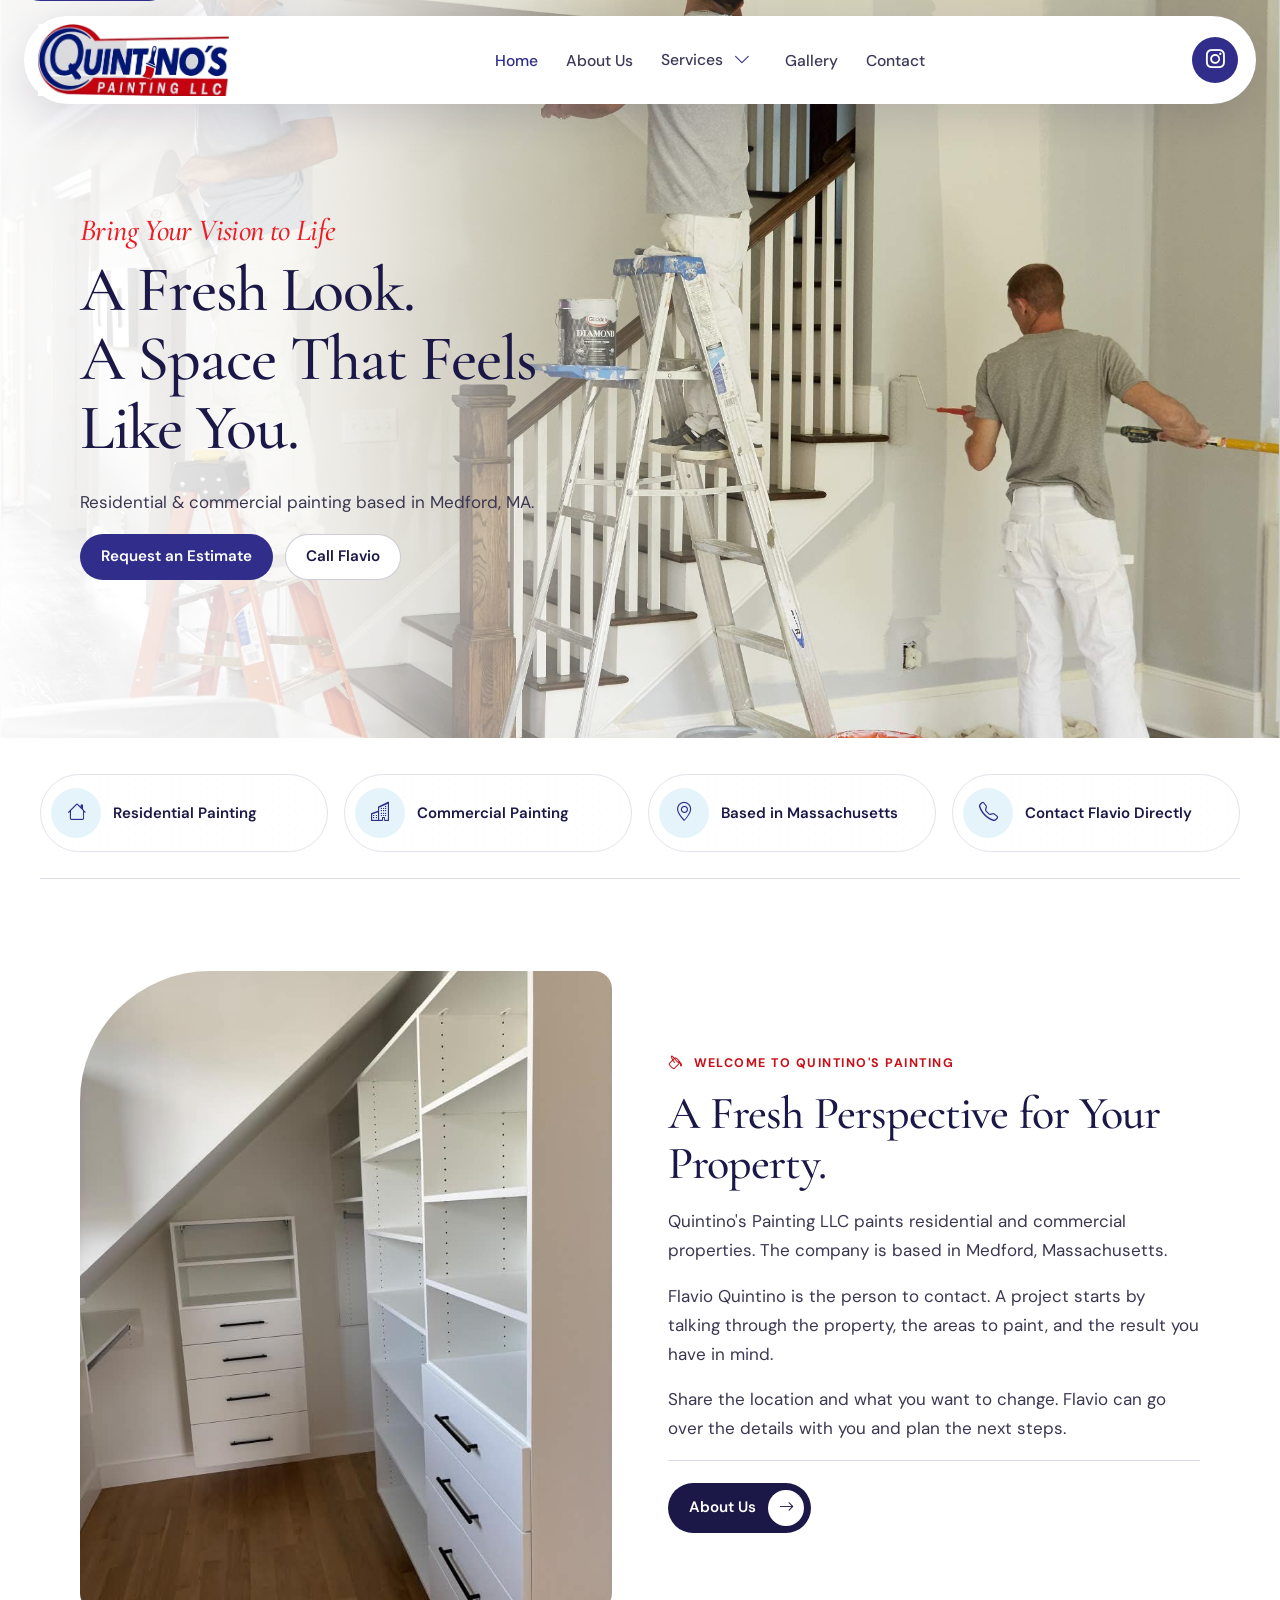
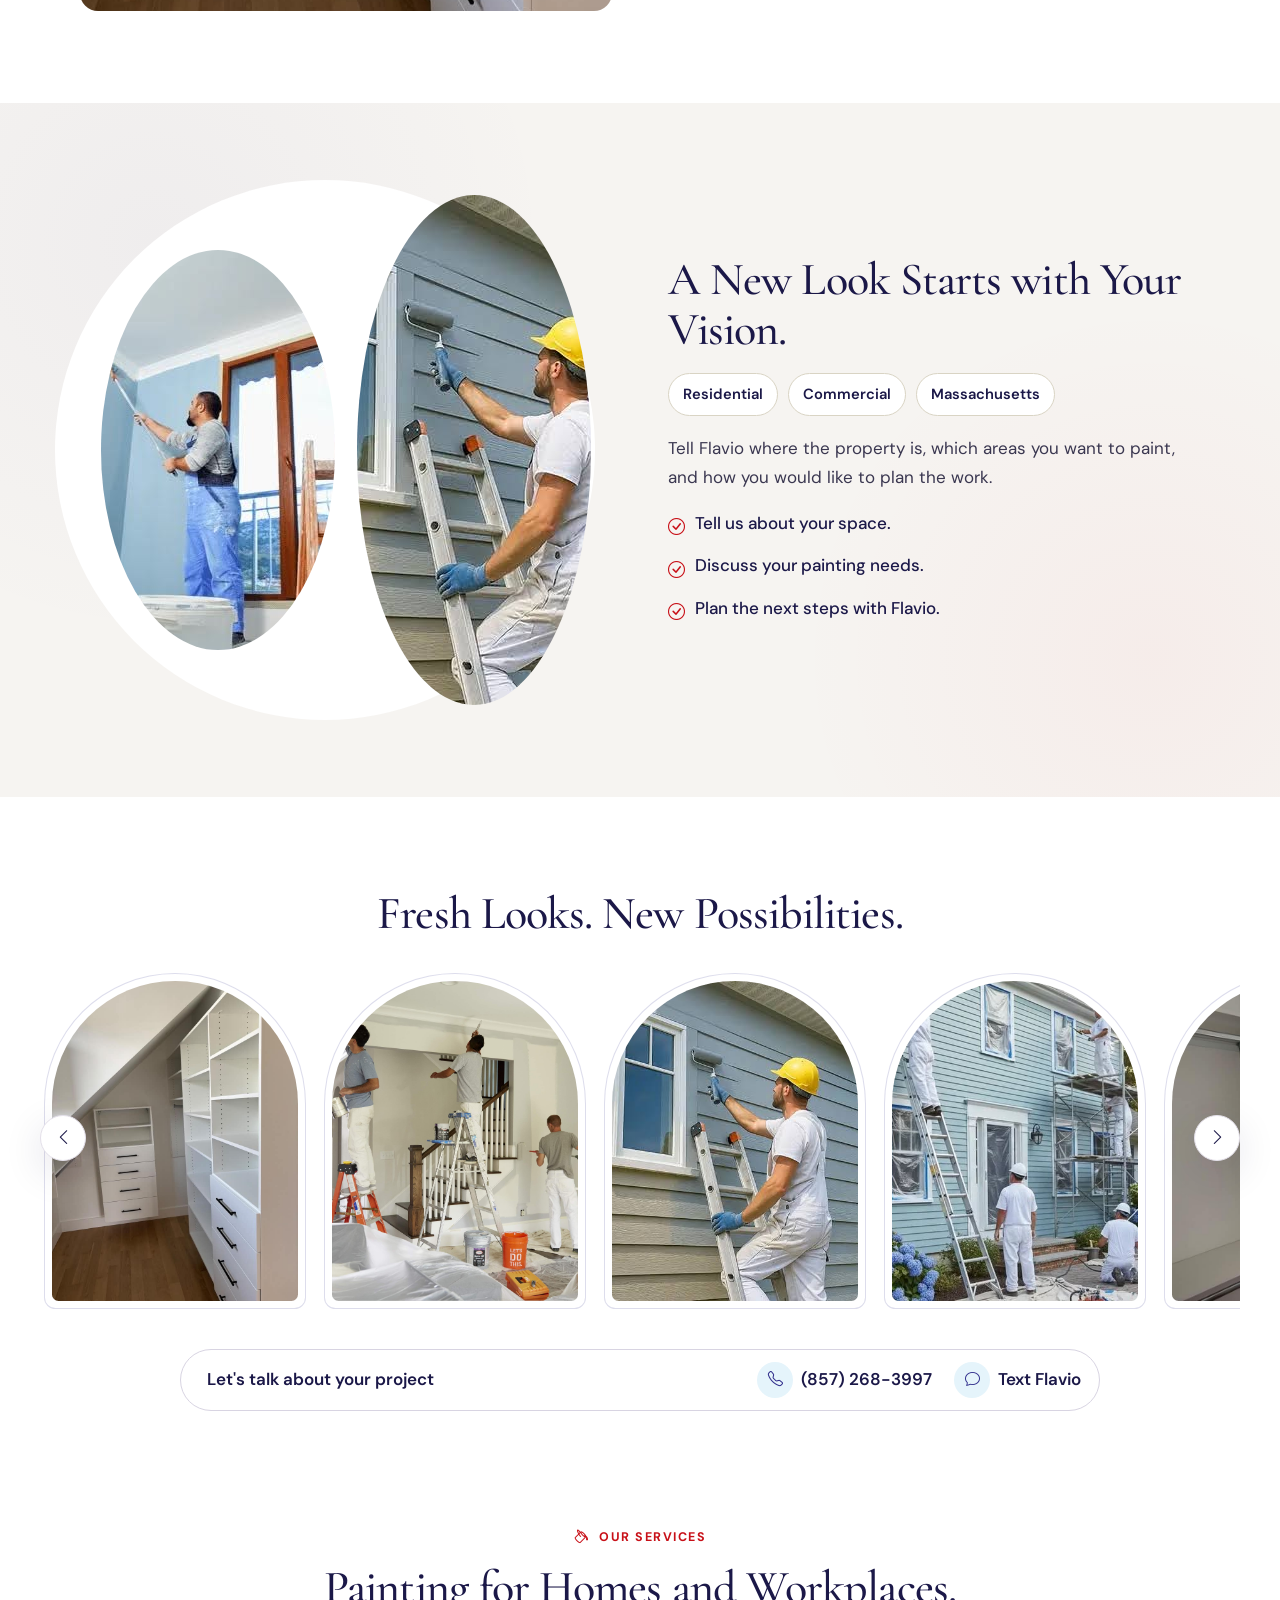
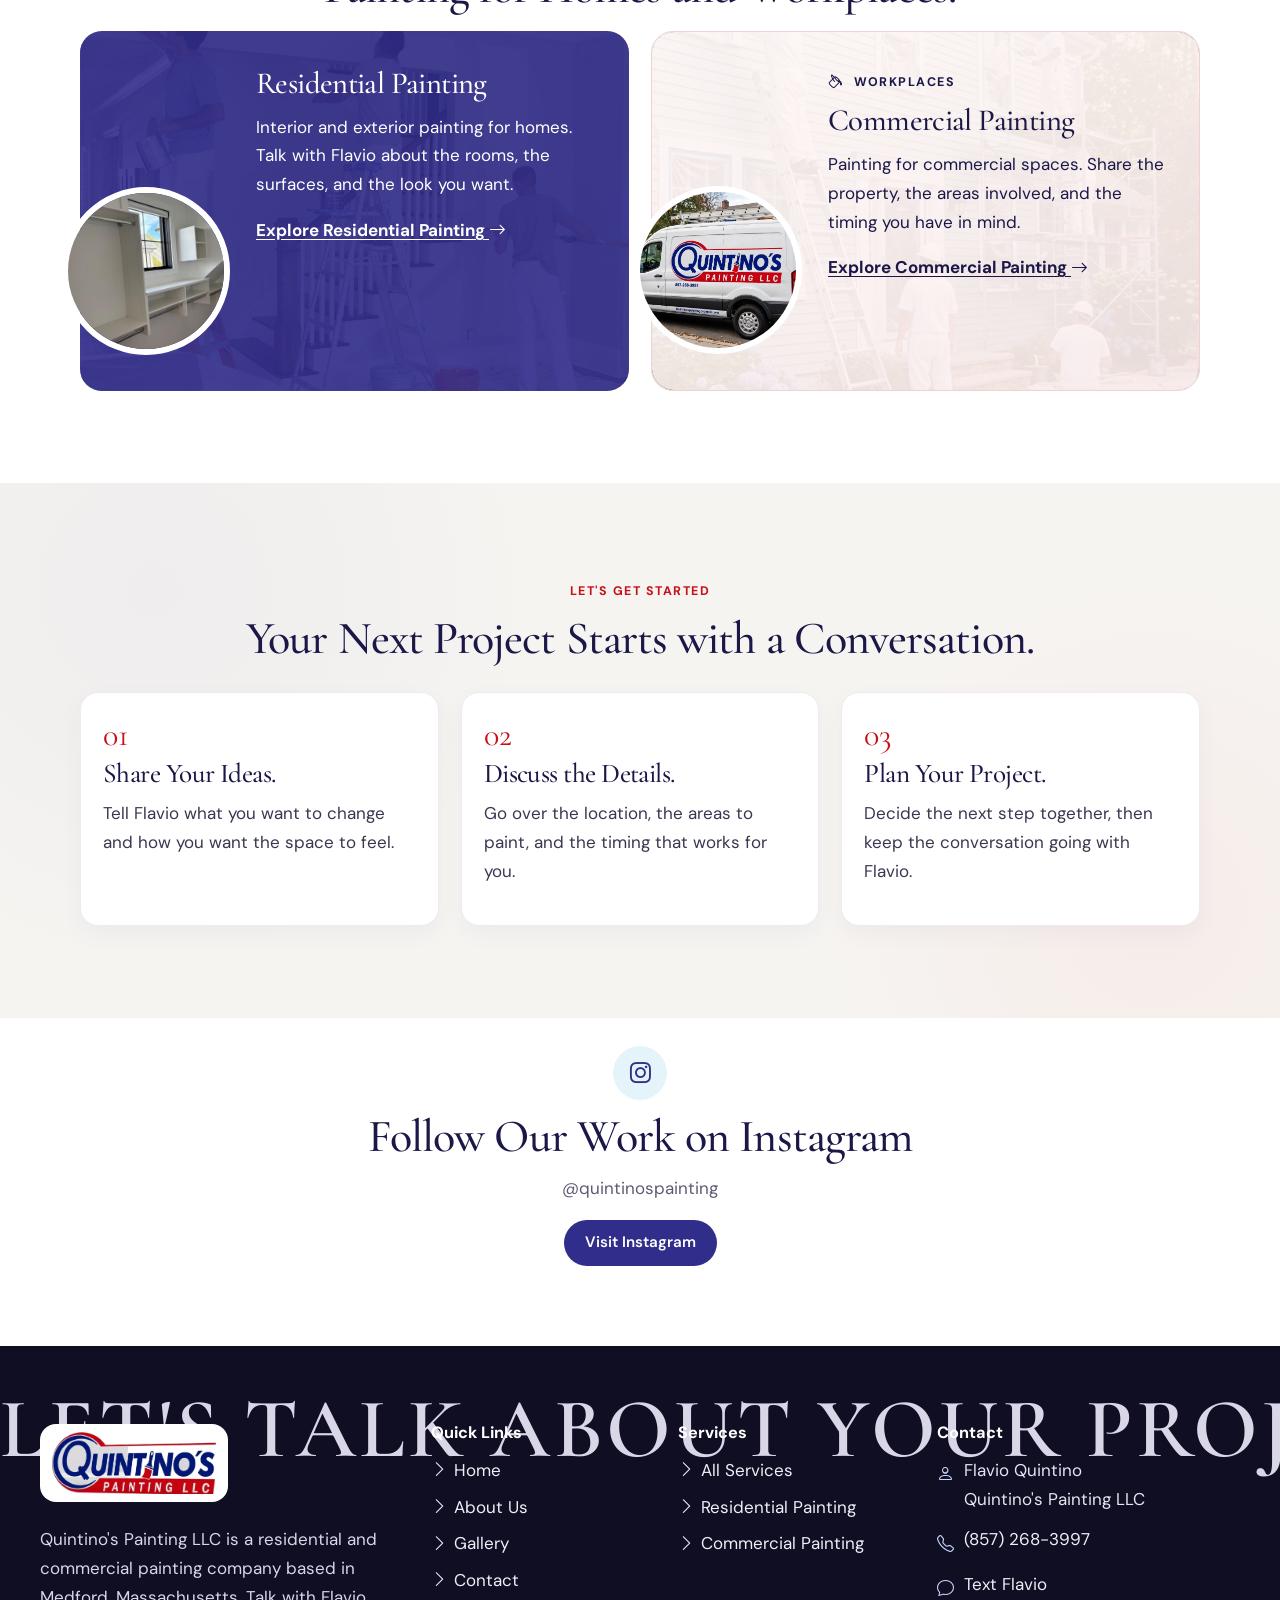
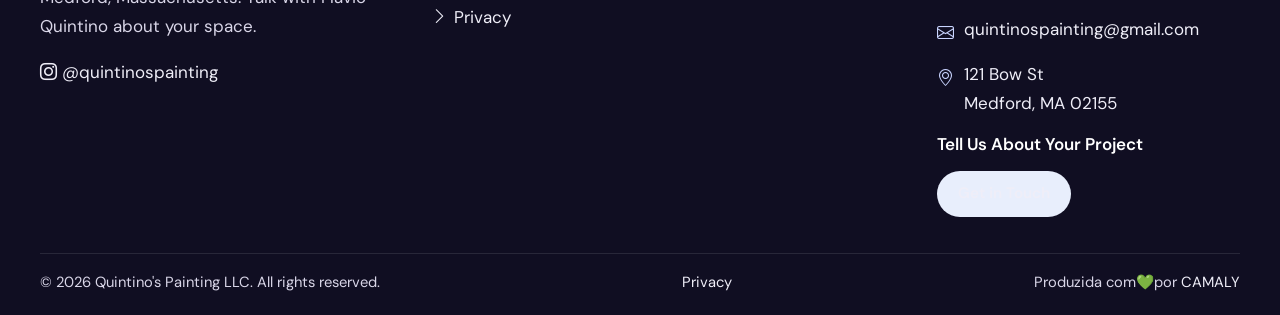
==== commit 4feee554: "Fix the phone menu, keep Services closed until click, and show Massachusetts on the home page. Co-au" ====
--- a/index.html
+++ b/index.html
@@ -11,7 +11,7 @@
   <link rel="preconnect" href="https://fonts.gstatic.com" crossorigin>
   <link href="https://fonts.googleapis.com/css2?family=Cormorant+Garamond:ital,wght@0,500;0,600;1,500;1,600&family=DM+Sans:ital,opsz,wght@0,9..40,400;0,9..40,500;0,9..40,600;1,9..40,400&display=swap" rel="stylesheet">
   <link rel="stylesheet" href="https://cdn.jsdelivr.net/npm/bootstrap-icons@1.11.3/font/bootstrap-icons.min.css">
-  <link rel="stylesheet" href="css/styles.css">
+  <link rel="stylesheet" href="css/styles.css?v=4">
 
   <title>Quintino's Painting LLC | Medford, MA</title>
   <meta name="description" content="Residential and commercial painting based in Medford, MA. Request an estimate or call Flavio Quintino at (857) 268-3997.">
@@ -100,7 +100,7 @@
   <div class="pills">
     <a class="pill" href="residential.html"><span class="icon-bubble"><i class="bi bi-house" aria-hidden="true"></i></span>Residential Painting</a>
     <a class="pill" href="commercial.html"><span class="icon-bubble"><i class="bi bi-buildings" aria-hidden="true"></i></span>Commercial Painting</a>
-    <a class="pill" href="https://www.google.com/maps/search/?api=1&amp;query=121+Bow+St,+Medford,+MA+02155" target="_blank" rel="noopener noreferrer"><span class="icon-bubble"><i class="bi bi-geo-alt" aria-hidden="true"></i></span>Based in Medford, MA</a>
+    <a class="pill" href="https://www.google.com/maps/search/?api=1&amp;query=121+Bow+St,+Medford,+MA+02155" target="_blank" rel="noopener noreferrer"><span class="icon-bubble"><i class="bi bi-geo-alt" aria-hidden="true"></i></span>Based in Massachusetts</a>
     <a class="pill" href="tel:+18572683997"><span class="icon-bubble"><i class="bi bi-telephone" aria-hidden="true"></i></span>Contact Flavio Directly</a>
   </div>
   <hr class="rule">
@@ -130,7 +130,7 @@
       <ul class="tags">
         <li>Residential</li>
         <li>Commercial</li>
-        <li>Medford, MA</li>
+        <li>Massachusetts</li>
       </ul>
       <p>Tell Flavio where the property is, which areas you want to paint, and how you would like to plan the work.</p>
       <ul class="checks">
@@ -306,7 +306,7 @@
     <p class="lightbox__caption" id="lightbox-caption"></p>
   </div>
 </dialog>
-<script src="js/main.js"></script>
+<script src="js/main.js?v=4"></script>
 
 </body>
 </html>
--- a/css/styles.css
+++ b/css/styles.css
@@ -183,6 +183,7 @@
   z-index: 100;
   padding: 16px 24px 0;
   pointer-events: none;
+  overflow: visible;
 }
 
 .nav-shell {
@@ -201,14 +202,16 @@
   box-shadow: var(--shadow);
 }
 
-.logo { display: flex; align-items: center; }
+.logo { display: flex; align-items: center; min-width: 0; }
 .logo img {
   height: 72px;
   width: auto;
-  background: white;
-}
-
-.site-nav ul {
+  max-width: none;
+  object-fit: contain;
+  background: white;
+}
+
+.site-nav > ul {
   display: flex;
   justify-content: center;
   align-items: center;
@@ -240,7 +243,7 @@
   cursor: pointer;
 }
 
-.submenu {
+.site-nav .submenu {
   display: none;
   position: absolute;
   top: calc(100% + 16px);
@@ -271,11 +274,7 @@
 
 .submenu a:hover { background: #f4f6fd; }
 
-@media (min-width: 981px) {
-  .has-sub:hover .submenu,
-  .has-sub:focus-within .submenu,
-  .has-sub.is-open .submenu { display: grid; }
-}
+.site-nav .has-sub.is-open > .submenu { display: grid; }
 
 .nav-ig, .nav-toggle {
   width: 46px;
@@ -294,6 +293,8 @@
 }
 
 .nav-ig:hover { background: #26237a; color: white; }
+
+.nav-mobile-link { display: none; }
 
 .nav-toggle {
   display: none;
@@ -920,7 +921,12 @@
   .nav-toggle { display: grid; justify-self: end; }
   .nav-ig { display: none; }
   .nav-shell { grid-template-columns: 1fr auto; min-height: 70px; border-radius: 28px; }
-  .logo img { height: 50px; }
+  .logo img {
+    height: auto;
+    width: min(248px, 66vw);
+    max-height: 84px;
+    object-fit: contain;
+  }
   .site-nav {
     display: none;
     position: absolute;
@@ -932,25 +938,24 @@
     box-shadow: var(--shadow);
     padding: 10px;
   }
-  .site-nav.is-open { display: block; }
-  .site-nav ul { flex-direction: column; align-items: stretch; gap: 0; }
+  .site-nav.is-open { display: block; z-index: 30; }
+  .site-nav > ul { flex-direction: column; align-items: stretch; gap: 0; }
   .site-nav li a, .has-sub > a {
     display: flex;
     align-items: center;
-    min-height: 46px;
-    padding: 0 10px;
+    min-height: 48px;
+    padding: 0 12px;
   }
-  .has-sub { display: block; }
-  .sub-toggle { position: absolute; right: 6px; top: 6px; }
-  .submenu, .has-sub.is-open .submenu {
+  .has-sub { display: block; position: relative; }
+  .sub-toggle { position: absolute; right: 4px; top: 4px; width: 44px; height: 44px; }
+  .has-sub.is-open > .submenu {
     position: static;
     transform: none;
-    display: none;
     min-width: 0;
     box-shadow: none;
     padding: 0 0 8px 12px;
+    background: transparent;
   }
-  .has-sub.is-open .submenu { display: grid; }
   .about-grid, .vision-grid, .split, .contact-layout, .service-grid, .steps, .card-grid {
     grid-template-columns: 1fr;
     gap: 28px;
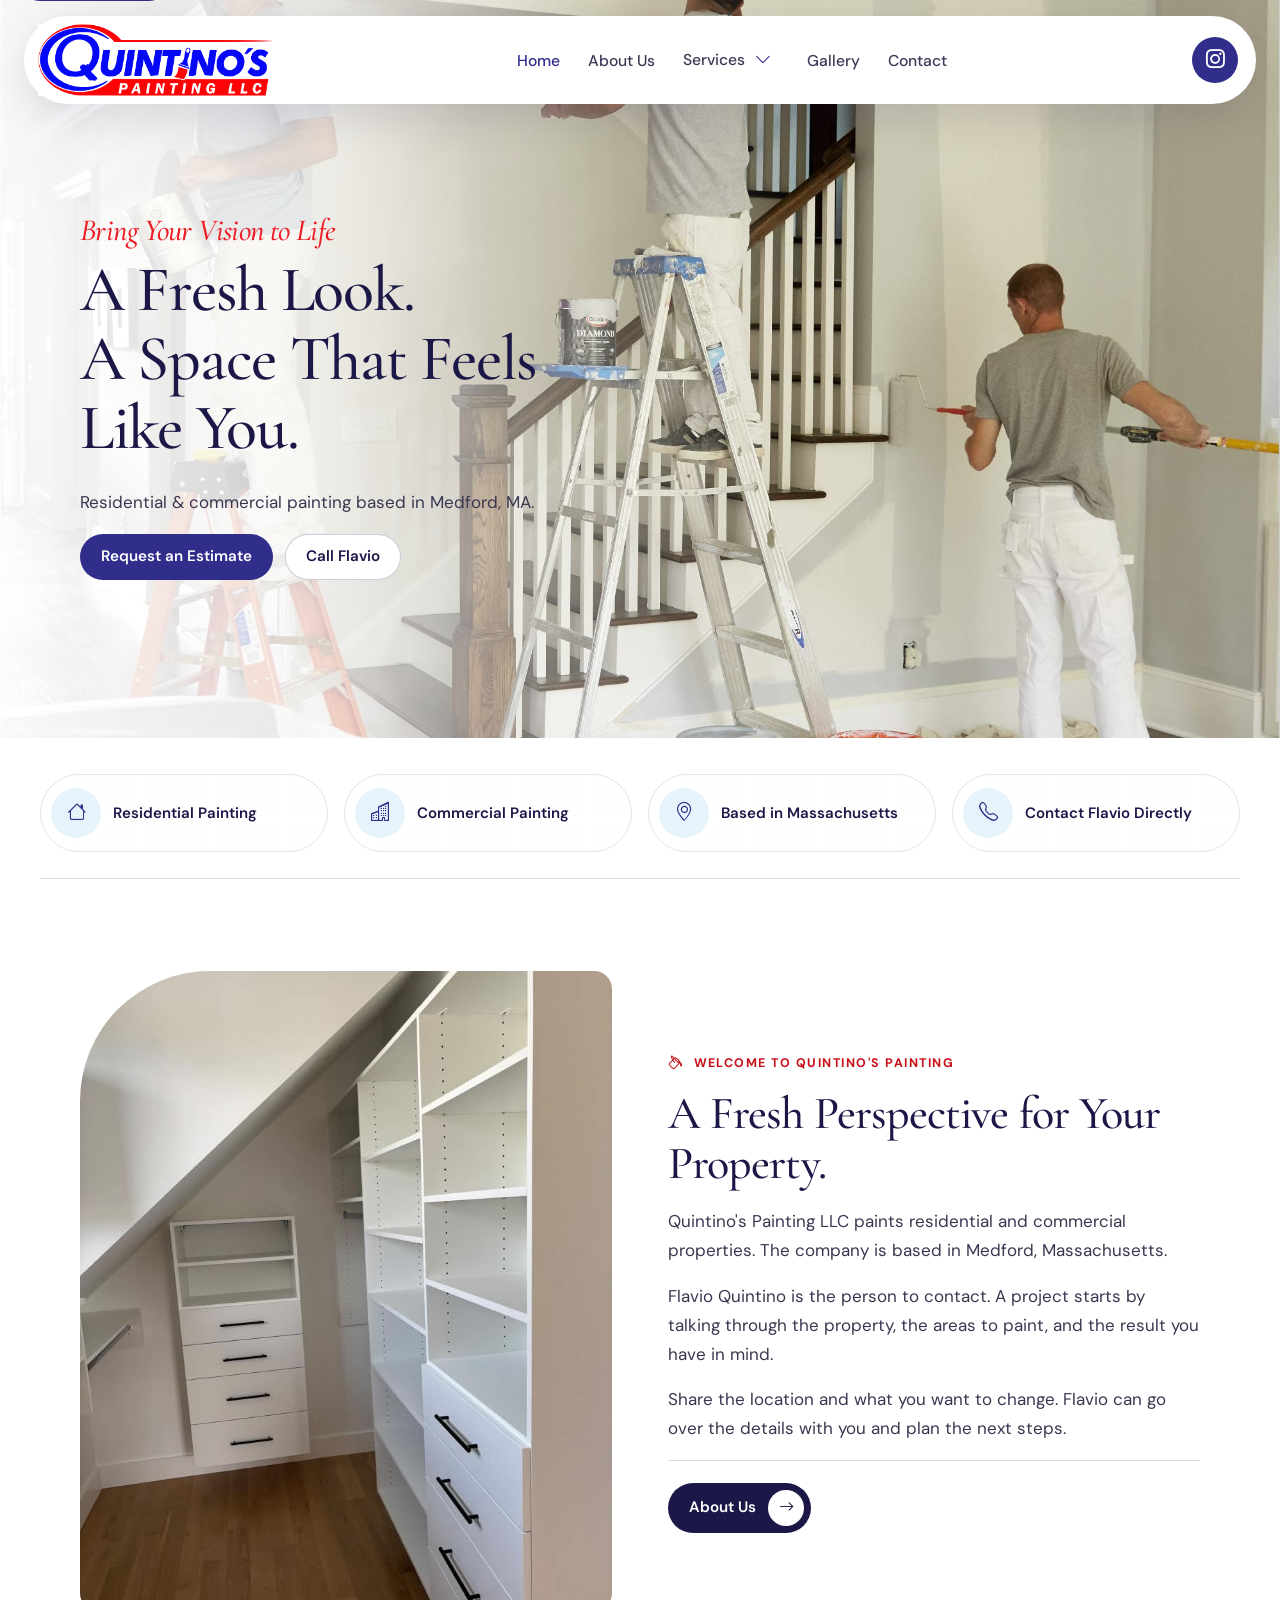
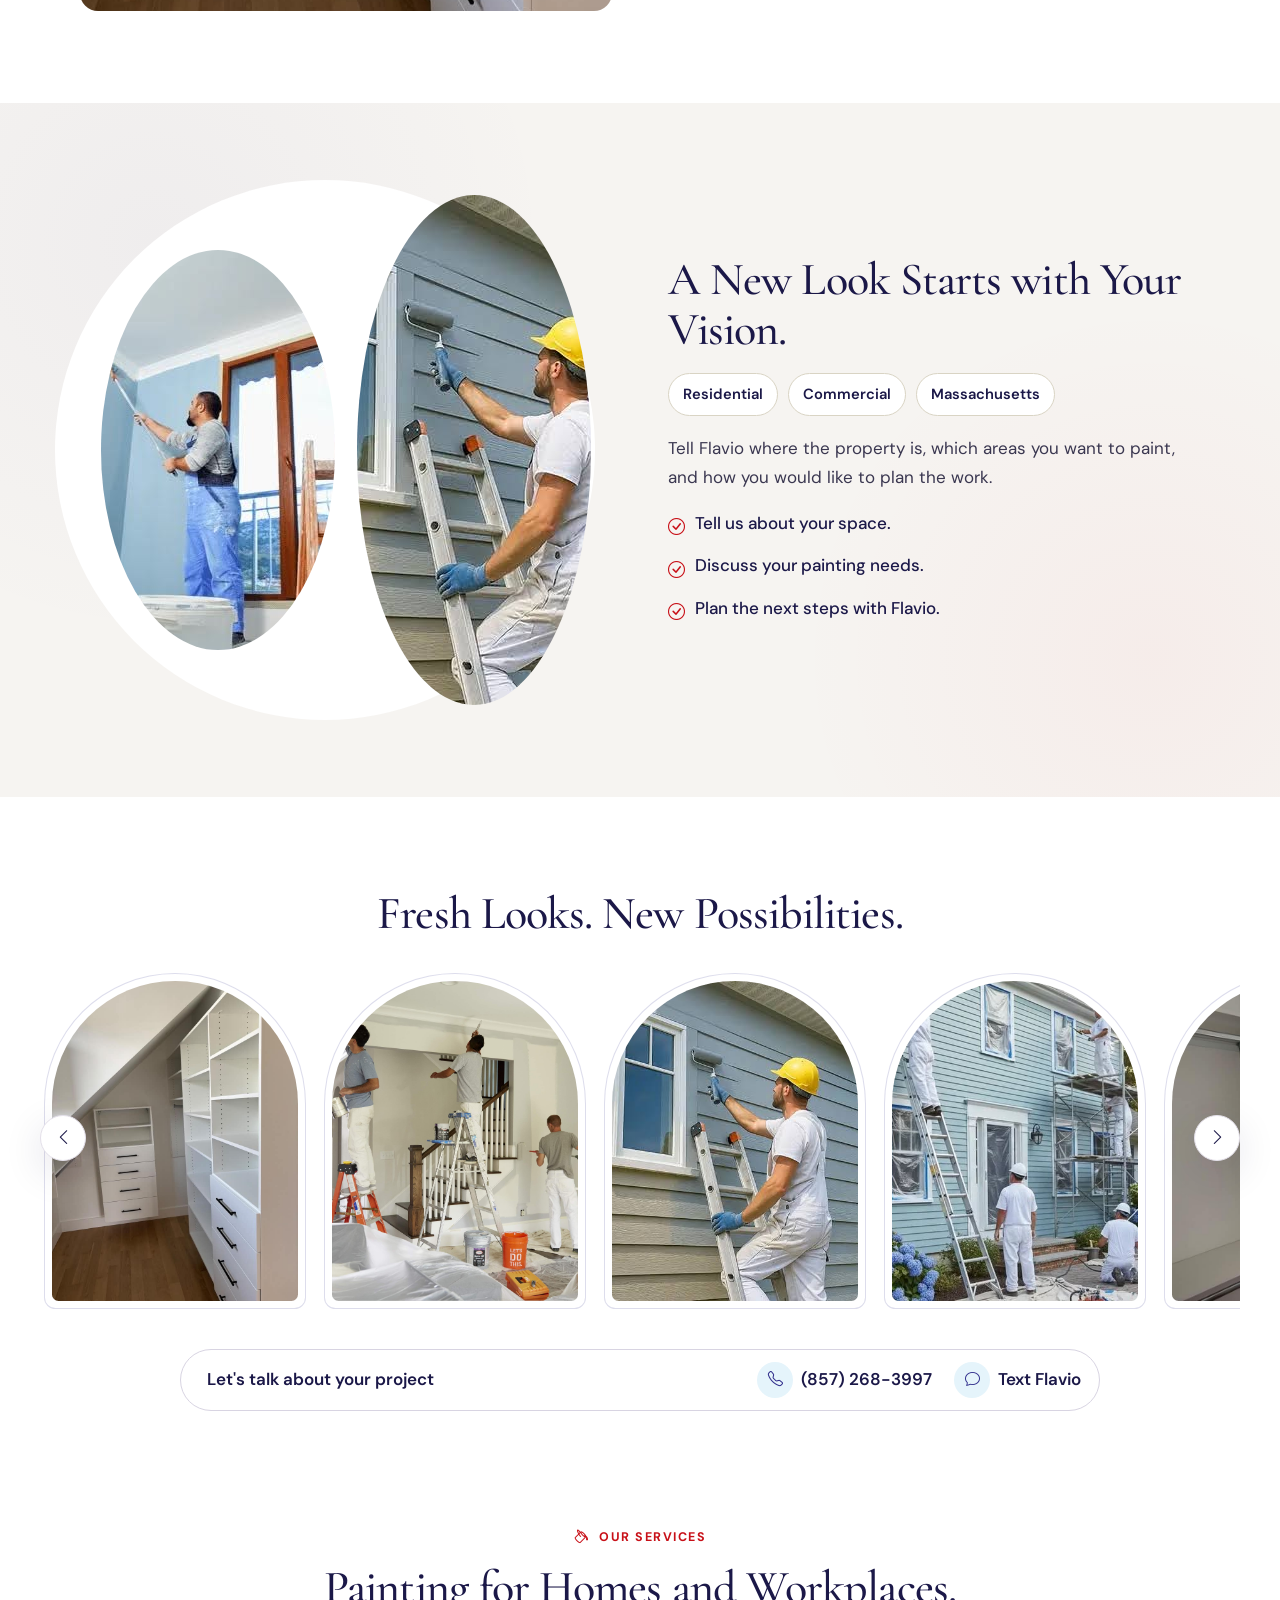
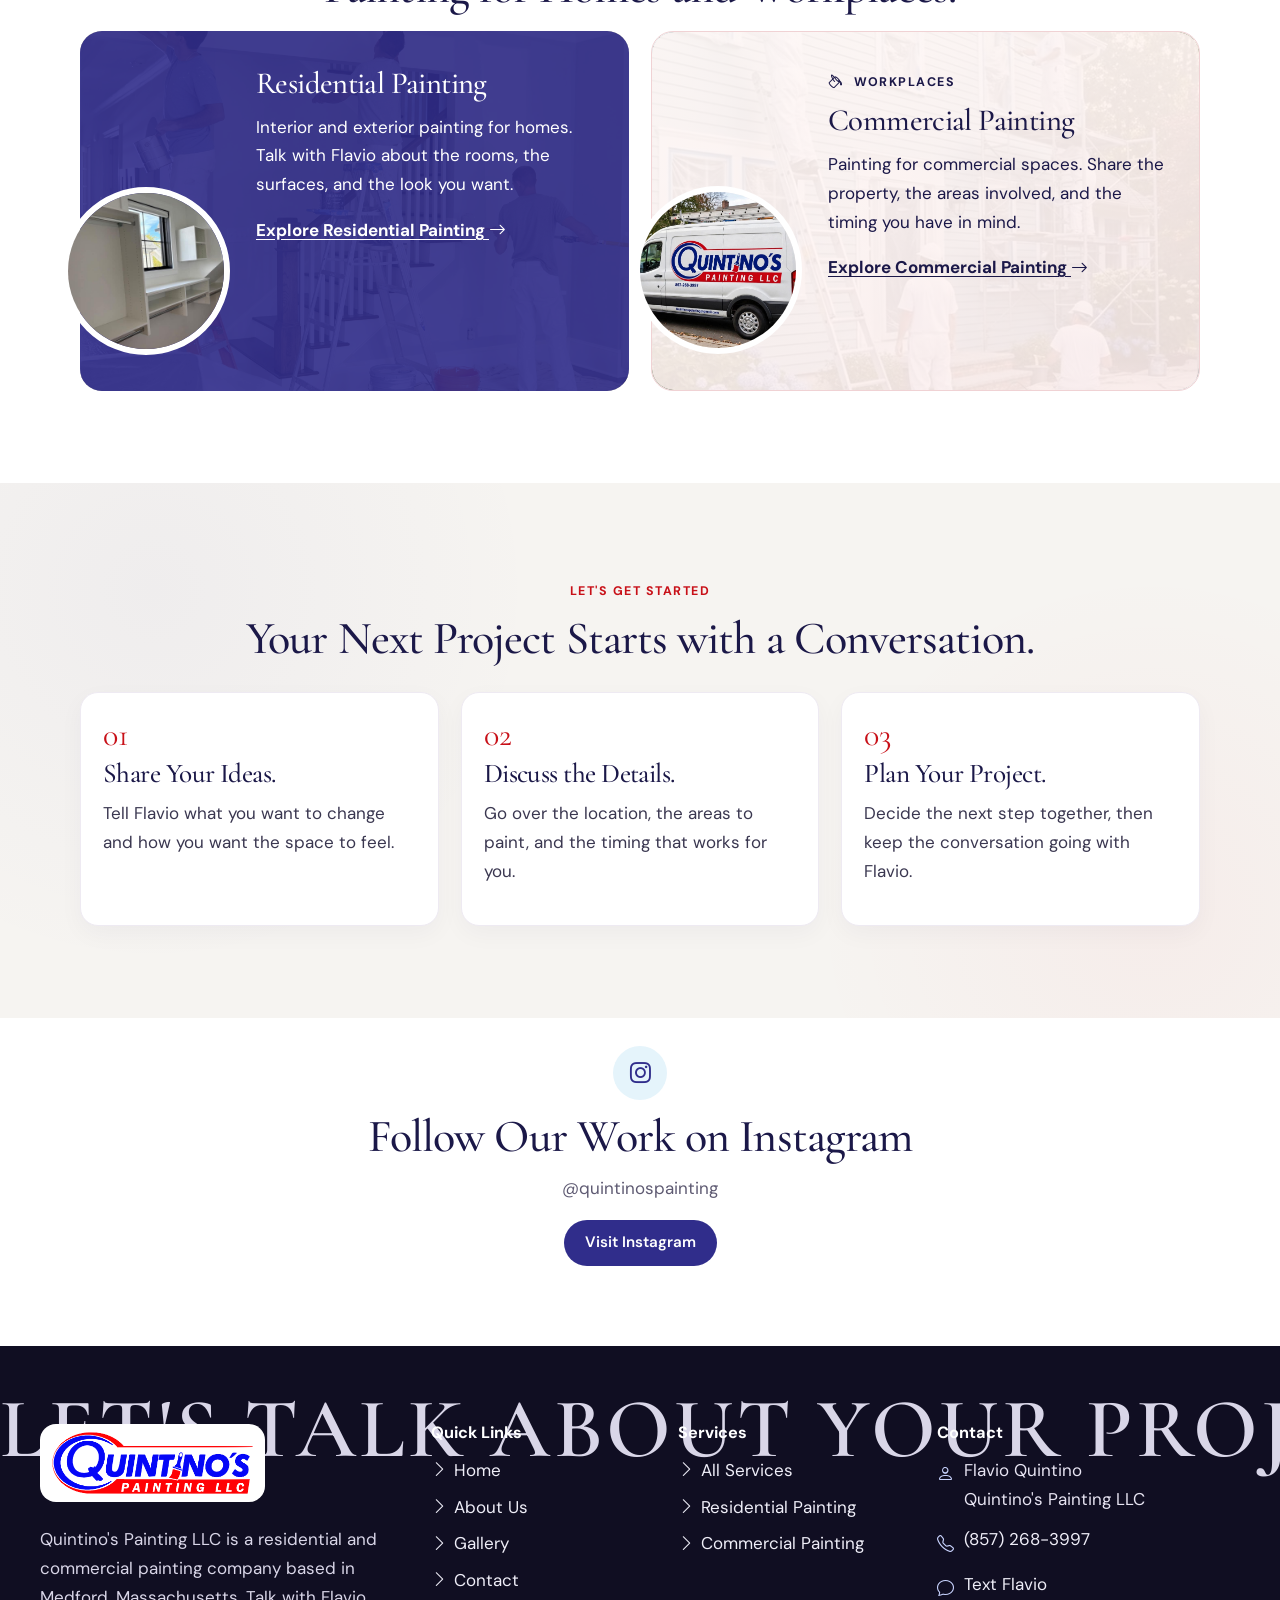
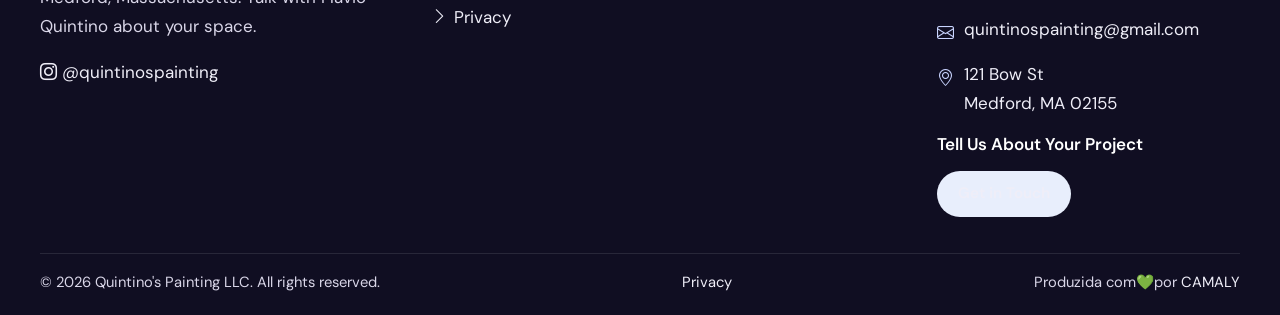
==== commit de509155: "Use the new logo across the site and keep the phone layout from overflowing. Co-authored-by: Cursor " ====
--- a/index.html
+++ b/index.html
@@ -5,13 +5,13 @@
   <meta charset="utf-8">
   <meta name="viewport" content="width=device-width, initial-scale=1, viewport-fit=cover">
   <meta name="theme-color" content="#302D8B">
-  <link rel="icon" href="assets/favicon.png">
-  <link rel="apple-touch-icon" href="assets/favicon.png">
+  <link rel="icon" href="assets/favicon.png?v=5">
+  <link rel="apple-touch-icon" href="assets/favicon.png?v=5">
   <link rel="preconnect" href="https://fonts.googleapis.com">
   <link rel="preconnect" href="https://fonts.gstatic.com" crossorigin>
   <link href="https://fonts.googleapis.com/css2?family=Cormorant+Garamond:ital,wght@0,500;0,600;1,500;1,600&family=DM+Sans:ital,opsz,wght@0,9..40,400;0,9..40,500;0,9..40,600;1,9..40,400&display=swap" rel="stylesheet">
   <link rel="stylesheet" href="https://cdn.jsdelivr.net/npm/bootstrap-icons@1.11.3/font/bootstrap-icons.min.css">
-  <link rel="stylesheet" href="css/styles.css?v=4">
+  <link rel="stylesheet" href="css/styles.css?v=5">
 
   <title>Quintino's Painting LLC | Medford, MA</title>
   <meta name="description" content="Residential and commercial painting based in Medford, MA. Request an estimate or call Flavio Quintino at (857) 268-3997.">
@@ -50,7 +50,7 @@
 <header class="site-header">
   <div class="nav-shell">
     <a class="logo" href="index.html" aria-label="Quintino's Painting LLC, home">
-      <img src="assets/logo.png" alt="Quintino's Painting LLC">
+      <img src="assets/logo.png?v=5" alt="Quintino's Painting LLC">
     </a>
     <nav id="site-nav" class="site-nav" aria-label="Primary">
       <ul>
@@ -252,7 +252,7 @@
   <div class="container-wide footer-grid">
     <div>
       <a class="footer-logo" href="index.html" aria-label="Quintino's Painting LLC, home">
-        <img src="assets/logo.png" alt="Quintino's Painting LLC">
+        <img src="assets/logo.png?v=5" alt="Quintino's Painting LLC">
       </a>
       <p>Quintino's Painting LLC is a residential and commercial painting company based in Medford, Massachusetts. Talk with Flavio Quintino about your space.</p>
       <a href="https://www.instagram.com/quintinospainting/" target="_blank" rel="noopener noreferrer"><i class="bi bi-instagram" aria-hidden="true"></i> @quintinospainting</a>
--- a/css/styles.css
+++ b/css/styles.css
@@ -920,11 +920,12 @@
 @media (max-width: 980px) {
   .nav-toggle { display: grid; justify-self: end; }
   .nav-ig { display: none; }
-  .nav-shell { grid-template-columns: 1fr auto; min-height: 70px; border-radius: 28px; }
+  .nav-shell { grid-template-columns: minmax(0, 1fr) auto; min-height: 70px; border-radius: 28px; gap: 10px; }
   .logo img {
+    width: auto;
+    max-width: 100%;
     height: auto;
-    width: min(248px, 66vw);
-    max-height: 84px;
+    max-height: 72px;
     object-fit: contain;
   }
   .site-nav {
@@ -943,6 +944,7 @@
   .site-nav li a, .has-sub > a {
     display: flex;
     align-items: center;
+    gap: 10px;
     min-height: 48px;
     padding: 0 12px;
   }
@@ -997,7 +999,15 @@
   body.nav-open { overflow: hidden; }
   .nav-mobile-link { display: list-item; }
   .site-nav { max-height: min(70dvh, 560px); overflow: auto; -webkit-overflow-scrolling: touch; }
-  .site-header { padding-top: max(10px, env(safe-area-inset-top)); }
+  .site-header {
+    padding-top: max(10px, env(safe-area-inset-top));
+    padding-left: max(12px, env(safe-area-inset-left));
+    padding-right: max(12px, env(safe-area-inset-right));
+  }
+  .footer-mark { display: none; }
+  .form .btn, .footer-cta .btn-light { width: 100%; }
+  .footer li a { min-height: 44px; }
+  .form-grid > *, .footer-grid > *, .pills > *, .service-grid > *, .steps > * { min-width: 0; }
   .vision-photos { overflow: hidden; }
   .vision-photos::before { width: min(100%, 420px); }
   .vision-photos img { width: min(46%, 168px); }
